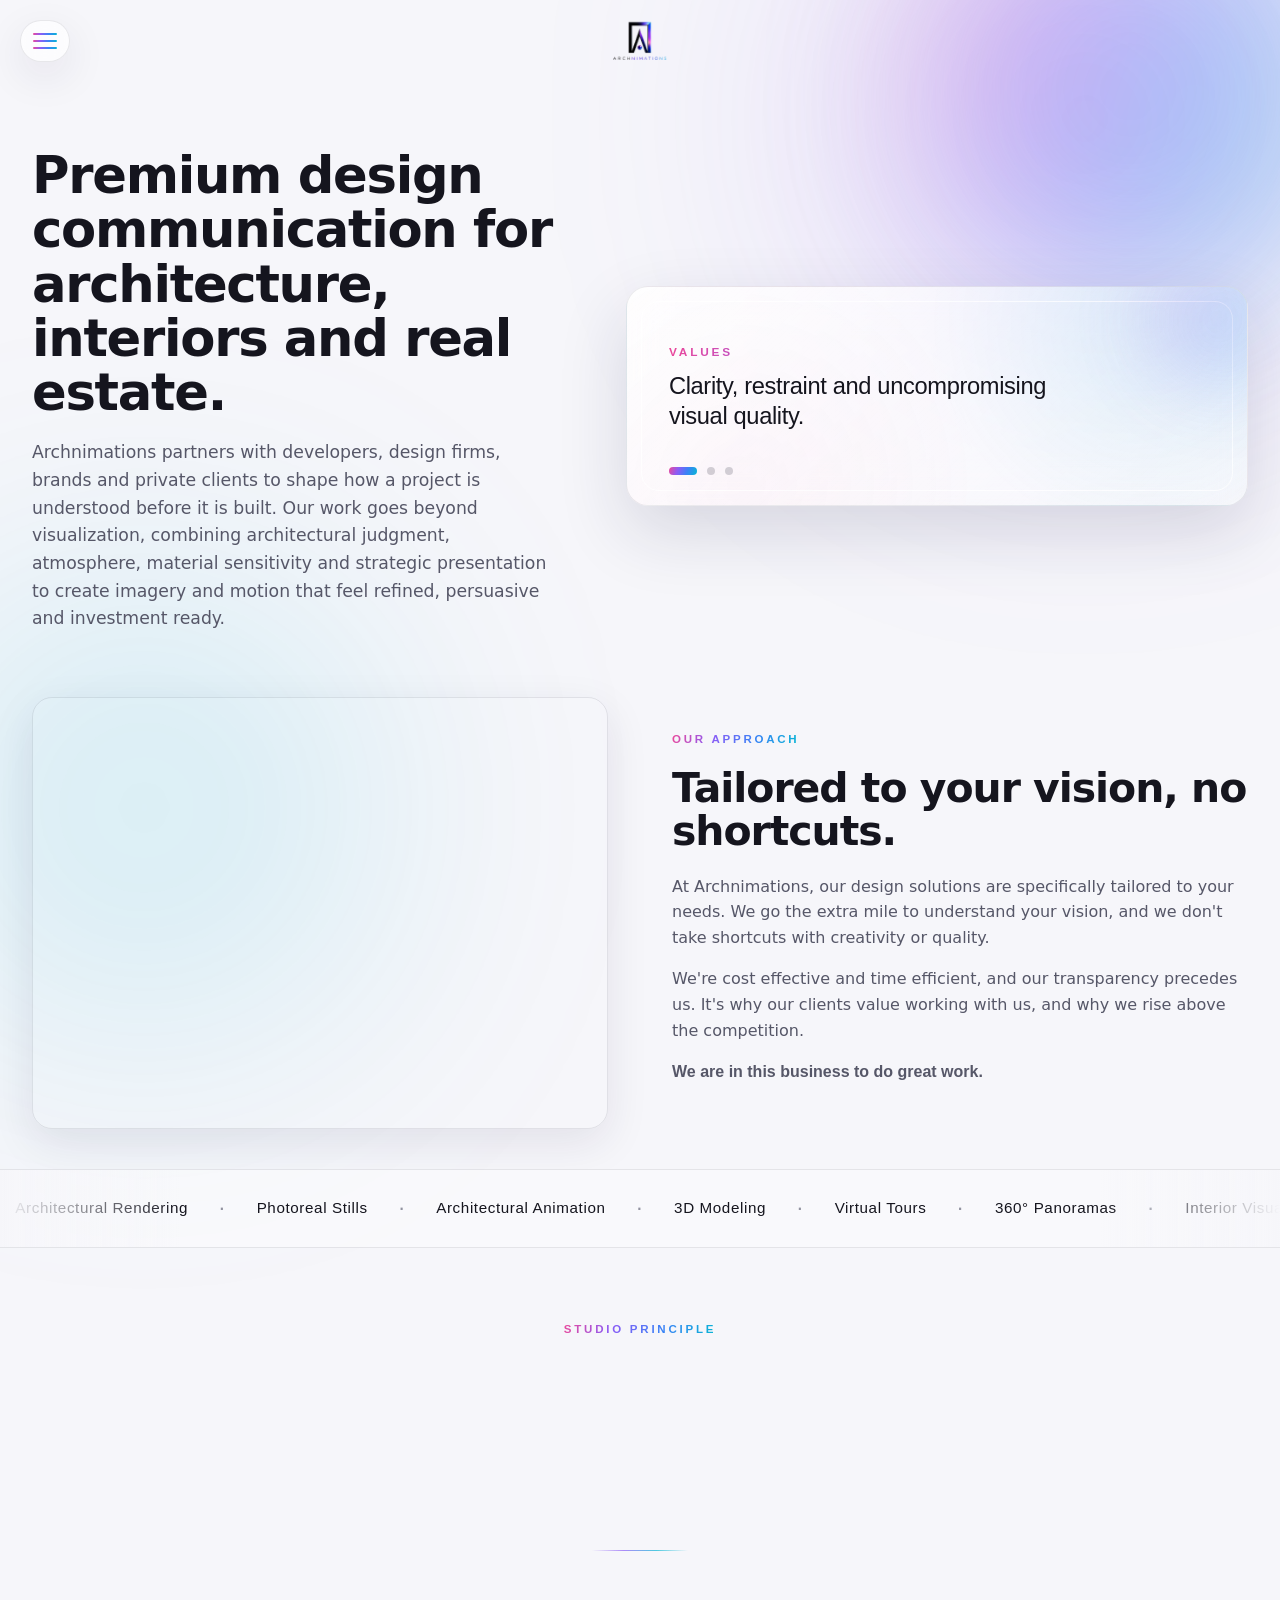
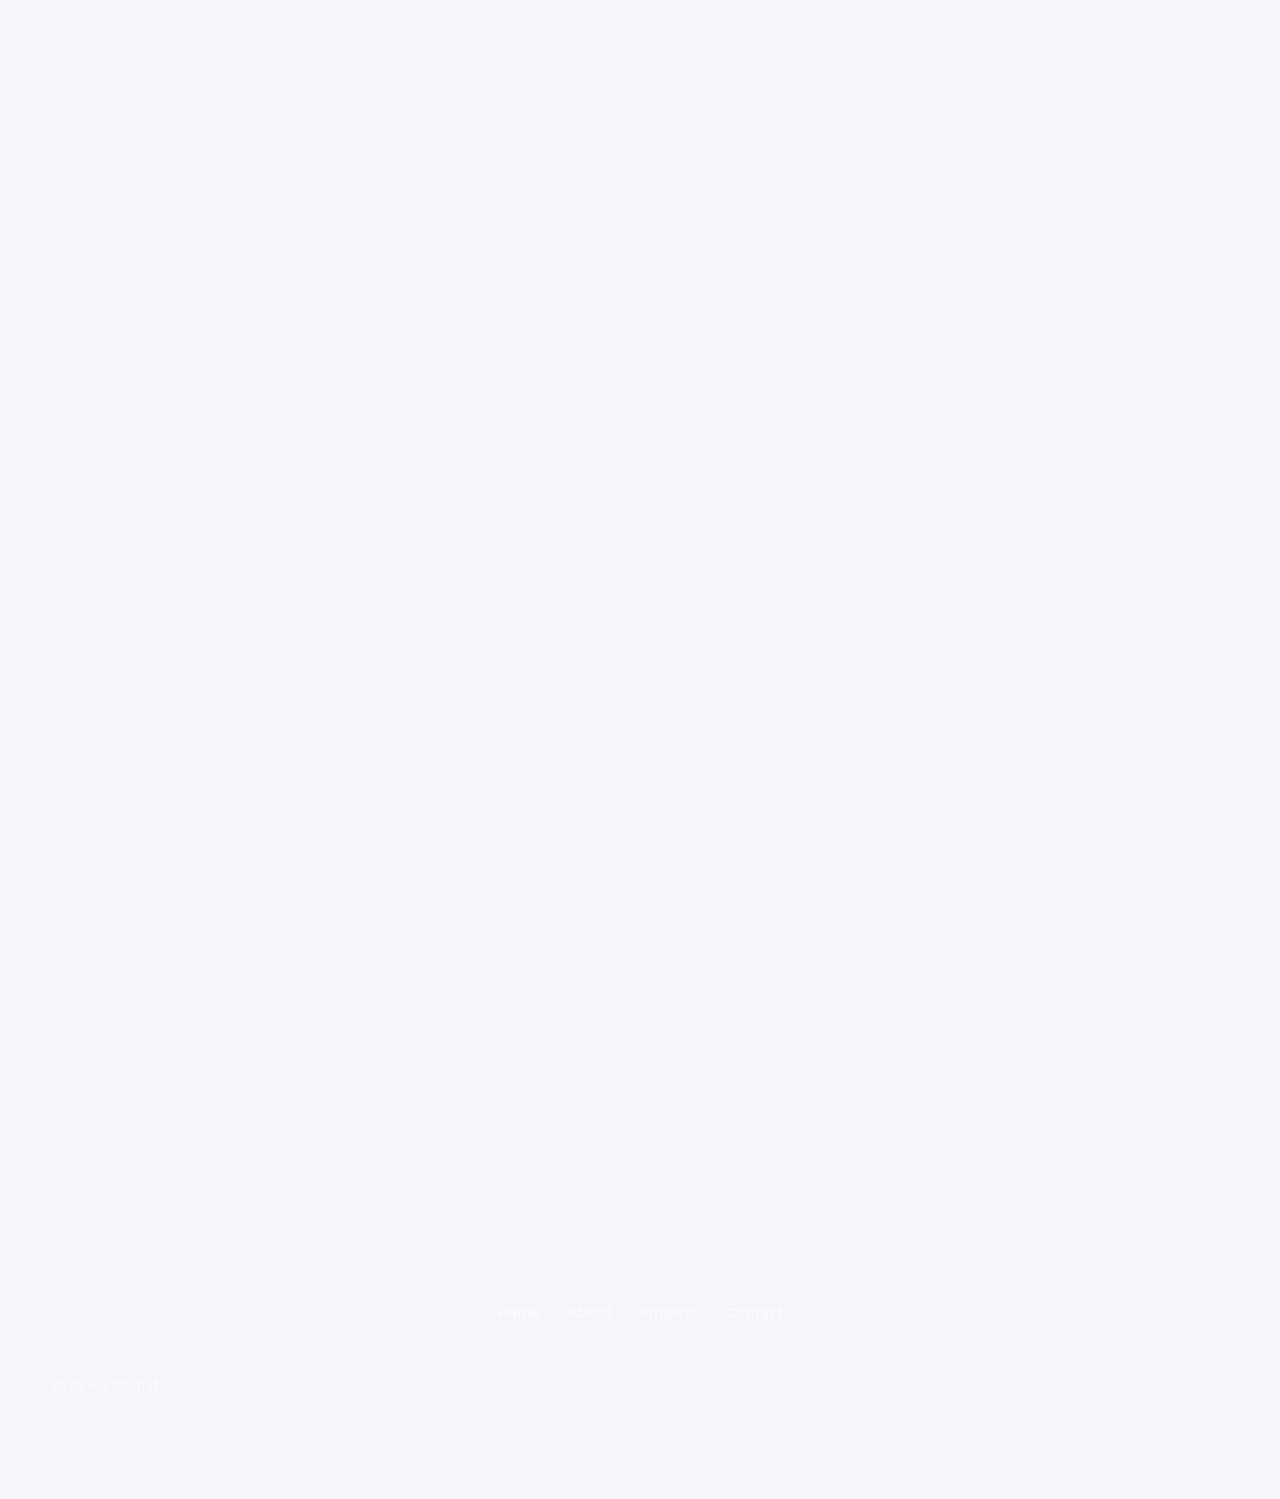
==== about/index.html @ 9ba1f947 "Refine PINEHURST 8B per feedback - Removed parquet restoration and library-finishing photos from the" ====
<!DOCTYPE html>
<html lang="en">
<head>
<meta charset="UTF-8">
<meta name="viewport" content="width=device-width, initial-scale=1.0">
<meta http-equiv="Content-Security-Policy" content="default-src 'self'; base-uri 'self'; object-src 'none'; script-src 'self'; style-src 'self' https://fonts.googleapis.com; font-src https://fonts.gstatic.com; img-src 'self' https://archnimations.com data:; frame-src https://my.spline.design; connect-src 'self'; form-action 'self' mailto:; frame-ancestors 'self'; upgrade-insecure-requests">
<meta name="referrer" content="strict-origin-when-cross-origin">
<meta name="description" content="Archnimations is a premium architectural visualization and design communication studio for developers, design firms, brands and private clients.">
<link rel="canonical" href="https://archnimations.com/about/">
<title>Archnimations</title>
<meta property="og:title" content="Archnimations">
<meta property="og:description" content="Premium architectural visualization, spatial storytelling and design communication for ambitious projects.">
<meta property="og:image" content="https://archnimations.com/assets/images/work/sansurs-interior.webp">
<link rel="preconnect" href="https://fonts.googleapis.com">
<link rel="preconnect" href="https://fonts.gstatic.com" crossorigin>
<link href="https://fonts.googleapis.com/css2?family=Space+Grotesk:wght@400;500;600;700&family=Inter:wght@400;500;600&display=swap" rel="stylesheet">
<link rel="icon" href="/favicon.ico" sizes="any">
<link rel="icon" type="image/png" href="/assets/images/favicon.png">
<link rel="apple-touch-icon" href="/assets/images/apple-touch-icon.png">
<link rel="stylesheet" href="/assets/css/style.css?v=20260608h">
</head>
<body class="about-page">

<nav id="nav">
  <a class="brand" href="/"><img src="/assets/images/logo.webp" alt="Archnimations" width="975" height="693" decoding="async"></a>
  <div class="nav-links" id="primary-navigation">
    <a href="/">Home</a>
    <a href="/about/" class="active">About</a>
    <a href="/work/">Projects</a>
    <a href="/contact/">Contact us</a>
  </div>
  <button id="burger" aria-label="Menu" aria-expanded="false" aria-controls="primary-navigation"><span></span><span></span><span></span></button>
</nav>

<section class="section-pad page-head page-head--about">
  <div class="orb orb--glow"></div>
  <div class="wrap">
    <div class="about-hero reveal">
      <div class="section-head about-hero__copy">
        <h2>Premium design communication for architecture, interiors and real estate.</h2>
        <p>Archnimations partners with developers, design firms, brands and private clients to shape how a project is understood before it is built. Our work goes beyond visualization, combining architectural judgment, atmosphere, material sensitivity and strategic presentation to create imagery and motion that feel refined, persuasive and investment ready.</p>
      </div>
      <div class="values-rotator" aria-label="Studio values, mission and vision">
        <div class="values-rotator__stage" aria-live="polite">
          <div class="values-rotator__item is-active">
            <span class="values-rotator__label">Values</span>
            <p>Clarity, restraint and uncompromising visual quality.</p>
          </div>
          <div class="values-rotator__item">
            <span class="values-rotator__label">Mission</span>
            <p>Turn complex spatial ideas into confident decisions.</p>
          </div>
          <div class="values-rotator__item">
            <span class="values-rotator__label">Vision</span>
            <p>Shape architectural stories that feel precise, desirable and enduring.</p>
          </div>
        </div>
        <div class="values-rotator__dots" role="tablist">
          <button type="button" class="values-rotator__dot is-active" role="tab" aria-selected="true" aria-label="Show Values"></button>
          <button type="button" class="values-rotator__dot" role="tab" aria-selected="false" aria-label="Show Mission"></button>
          <button type="button" class="values-rotator__dot" role="tab" aria-selected="false" aria-label="Show Vision"></button>
        </div>
      </div>
    </div>

    <div class="split reveal">
      <div class="split__media">
        <img src="/assets/images/work/sansurs-interior.webp" alt="Interior visualization, Sansurs Residence" decoding="async" loading="lazy">
      </div>
      <div class="split__body">
        <span class="eyebrow">Our approach</span>
        <h2>Tailored to your vision, no shortcuts.</h2>
        <p>At Archnimations, our design solutions are specifically tailored to your needs. We go the extra mile to understand your vision, and we don't take shortcuts with creativity or quality.</p>
        <p>We're cost effective and time efficient, and our transparency precedes us. It's why our clients value working with us, and why we rise above the competition.</p>
        <p class="studio-statement">We are in this business to do great work.</p>
      </div>
    </div>
  </div>
</section>

<!-- ── CAPABILITIES MARQUEE (dynamic strip) ────── -->
<section class="capabilities" aria-label="Studio capabilities">
  <div class="capabilities__track" aria-hidden="true">
    <ul class="capabilities__list">
      <li>Architectural Rendering</li><li class="capabilities__dot">·</li>
      <li>Photoreal Stills</li><li class="capabilities__dot">·</li>
      <li>Architectural Animation</li><li class="capabilities__dot">·</li>
      <li>3D Modeling</li><li class="capabilities__dot">·</li>
      <li>Virtual Tours</li><li class="capabilities__dot">·</li>
      <li>360° Panoramas</li><li class="capabilities__dot">·</li>
      <li>Interior Visualization</li><li class="capabilities__dot">·</li>
      <li>Exterior Visualization</li><li class="capabilities__dot">·</li>
      <li>Hospitality Concept</li><li class="capabilities__dot">·</li>
      <li>Multifamily Residence</li><li class="capabilities__dot">·</li>
      <li>Mixed Use Development</li><li class="capabilities__dot">·</li>
      <li>Design Storytelling</li><li class="capabilities__dot">·</li>
    </ul>
    <ul class="capabilities__list" aria-hidden="true">
      <li>Architectural Rendering</li><li class="capabilities__dot">·</li>
      <li>Photoreal Stills</li><li class="capabilities__dot">·</li>
      <li>Architectural Animation</li><li class="capabilities__dot">·</li>
      <li>3D Modeling</li><li class="capabilities__dot">·</li>
      <li>Virtual Tours</li><li class="capabilities__dot">·</li>
      <li>360° Panoramas</li><li class="capabilities__dot">·</li>
      <li>Interior Visualization</li><li class="capabilities__dot">·</li>
      <li>Exterior Visualization</li><li class="capabilities__dot">·</li>
      <li>Hospitality Concept</li><li class="capabilities__dot">·</li>
      <li>Multifamily Residence</li><li class="capabilities__dot">·</li>
      <li>Mixed Use Development</li><li class="capabilities__dot">·</li>
      <li>Design Storytelling</li><li class="capabilities__dot">·</li>
    </ul>
  </div>
</section>

<!-- ── STUDIO PRINCIPLE (signature moment) ─────── -->
<section class="principle" aria-label="Studio principle">
  <div class="wrap">
    <span class="principle__eyebrow eyebrow">Studio principle</span>
    <p class="principle__line reveal">We make the <span class="iris-text">picture</span> that earns the <span class="iris-text">building</span>.</p>
    <span class="principle__rule" aria-hidden="true"></span>
  </div>
</section>

<section class="section-pad section-pad--flush">
  <div class="wrap">
    <div class="section-head reveal">
      <span class="eyebrow">Services</span>
      <h2>What we deliver.</h2>
    </div>
    <div class="split">
      <div class="split__body reveal">
        <ul class="ticks ticks--rich">
          <li>
            <span class="ticks__num">01</span>
            <div>
              <b>Architectural rendering &amp; animation</b>
              <span>Realistic stills and motion that sell the design.</span>
            </div>
          </li>
          <li>
            <span class="ticks__num">02</span>
            <div>
              <b>3D models</b>
              <span>Presentation ready models built from your plans and sketches.</span>
            </div>
          </li>
          <li>
            <span class="ticks__num">03</span>
            <div>
              <b>Virtual tours &amp; 360° panoramas</b>
              <span>Immersive walkthroughs before construction starts.</span>
            </div>
          </li>
          <li>
            <span class="ticks__num">04</span>
            <div>
              <b>Interior &amp; exterior visualization</b>
              <span>Residential, commercial and mixed use projects, inside and out.</span>
            </div>
          </li>
          <li>
            <span class="ticks__num">05</span>
            <div>
              <b>Design storytelling</b>
              <span>Visual narratives that connect concept, materiality and experience.</span>
            </div>
          </li>
        </ul>
      </div>
      <div class="split__media split__media--zoom reveal">
        <img src="/assets/images/work/alpena-exterior.webp" alt="Exterior render, Sunset Aurora mixed use development" decoding="async" loading="lazy">
      </div>
    </div>
  </div>
</section>

<!-- ── PANORAMIC PARALLAX (footer overlays this) ── -->
<section class="pano reveal" aria-label="Studio in motion">
  <div class="pano__frame" data-pano>
    <img src="/assets/images/work/confidential-lounge/panorama.webp" alt="Confidential hospitality lounge interior" decoding="async" loading="lazy">
  </div>
  <span class="pano__caption">Confidential Hospitality Lounge</span>
</section>

<footer class="footer--over-pano">
  <div class="wrap">
    <div class="foot-top">
      <nav class="foot-nav">
        <a href="/">Home</a>
        <a href="/about/">About</a>
        <a href="/work/">Projects</a>
        <a href="/contact/">Contact</a>
      </nav>
    </div>
    <div class="foot-bottom">
      <span>&copy; <span class="js-year"></span> Archnimations</span>
    </div>
  </div>
</footer>

<script src="/assets/js/main.js?v=20260608h"></script>
</body>
</html>
---- assets/css/style.css ----
/* ═══════════════════════════════════════════════════
   ARCHNIMATIONS — architectural visualization studio
   Light iridescent / liquid-glass design system
═══════════════════════════════════════════════════ */

:root {
  --bg:        #F6F6FA;
  --bg-2:      #FFFFFF;
  --glass:     rgba(255,255,255,0.60);
  --glass-2:   rgba(255,255,255,0.86);
  --line:      rgba(20,20,40,0.09);
  --line-2:    rgba(20,20,40,0.16);
  --text:      #15151E;
  --text-mid:  #565768;
  --text-dim:  #9293A0;
  --iris-1:    #8B5CF6;   /* violet */
  --iris-2:    #3B82F6;   /* blue   */
  --iris-3:    #06B6D4;   /* cyan   */
  --iris-4:    #EC4899;   /* magenta*/
  --grad:      linear-gradient(110deg, var(--iris-4) 0%, var(--iris-1) 32%, var(--iris-2) 64%, var(--iris-3) 100%);
  --shadow:    0 14px 44px rgba(30,25,70,0.09);
  --shadow-lg: 0 26px 70px rgba(30,25,70,0.14);
  --max:       1280px;
  --ease:      cubic-bezier(0.16, 1, 0.3, 1);
}

* { margin: 0; padding: 0; box-sizing: border-box; }
html { scroll-behavior: smooth; }

body {
  background: var(--bg);
  color: var(--text);
  font-family: 'Inter', system-ui, sans-serif;
  font-size: 16px;
  line-height: 1.6;
  -webkit-font-smoothing: antialiased;
  overflow-x: hidden;
  position: relative;
}

/* ── AMBIENT IRIDESCENT GLOW (page-wide) ──────────── */
body::before,
body::after {
  content: '';
  position: fixed;
  z-index: 0;
  border-radius: 50%;
  filter: blur(120px);
  opacity: 0.55;
  pointer-events: none;
}
body::before {
  width: 58vw; height: 58vw;
  top: -20vw; right: -14vw;
  background: radial-gradient(circle, rgba(139,92,246,0.55), transparent 68%);
  animation: drift1 26s var(--ease) infinite alternate;
}
body::after {
  width: 50vw; height: 50vw;
  bottom: -18vw; left: -14vw;
  background: radial-gradient(circle, rgba(6,182,212,0.45), transparent 68%);
  animation: drift2 30s var(--ease) infinite alternate;
}
@keyframes drift1 { to { transform: translate(-8vw, 10vw) scale(1.18); } }
@keyframes drift2 { to { transform: translate(10vw, -8vw) scale(1.22); } }

/* ── INTRO ENTRANCE ───────────────────────────────── */
#intro {
  position: fixed;
  inset: 0;
  z-index: 9999;
  display: flex;
  align-items: center;
  justify-content: center;
  background: var(--bg);
  overflow: hidden;
}
html.intro-done #intro { display: none; }
/* nav logo stays hidden until the intro logo flies into its place */
html.intro-pending #nav .brand img { opacity: 0; }
.intro__logo {
  position: relative;
  z-index: 2;
  width: min(380px, 64vw);
  height: auto;
  opacity: 0;
  transform: scale(0.86) translateY(10px);
  animation: introLogo 1.15s var(--ease) 0.15s forwards;
  will-change: transform, opacity;
}
.intro__glow {
  position: absolute;
  width: 540px; height: 540px;
  max-width: 90vw; max-height: 90vw;
  border-radius: 50%;
  background: var(--grad);
  filter: blur(95px);
  opacity: 0;
  transform: scale(0.6);
  animation: introGlow 2.1s var(--ease) 0.2s forwards;
}
@keyframes introLogo {
  0%   { opacity: 0; transform: scale(0.86) translateY(10px); }
  55%  { opacity: 1; }
  100% { opacity: 1; transform: scale(1) translateY(0); }
}
@keyframes introGlow {
  0%   { opacity: 0; transform: scale(0.6); }
  45%  { opacity: 0.6; transform: scale(1); }
  100% { opacity: 0.34; transform: scale(1.16); }
}

h1, h2, h3, h4 {
  font-family: 'Space Grotesk', system-ui, sans-serif;
  font-weight: 600;
  line-height: 1.06;
  letter-spacing: -0.025em;
}

a { color: inherit; text-decoration: none; }
img { display: block; max-width: 100%; }
::selection { background: var(--iris-1); color: #fff; }

.wrap { max-width: var(--max); margin: 0 auto; padding: 0 32px; position: relative; z-index: 1; }

/* iridescent gradient text */
.iris-text {
  background: var(--grad);
  -webkit-background-clip: text;
  background-clip: text;
  color: transparent;
}

.eyebrow {
  font-family: 'Space Grotesk', sans-serif;
  font-size: 0.72rem;
  font-weight: 600;
  letter-spacing: 0.24em;
  text-transform: uppercase;
  background: var(--grad);
  -webkit-background-clip: text;
  background-clip: text;
  color: transparent;
}

/* ── DECORATIVE GLOW ORBS ─────────────────────────── */
.orb {
  position: absolute;
  border-radius: 50%;
  pointer-events: none;
  z-index: 0;
}
.orb--glow {
  background: var(--grad);
  filter: blur(80px);
  opacity: 0.42;
}

/* ── BUTTONS ──────────────────────────────────────── */
.btn {
  display: inline-flex;
  align-items: center;
  gap: 10px;
  font-family: 'Space Grotesk', sans-serif;
  font-weight: 600;
  font-size: 0.92rem;
  padding: 15px 28px;
  border-radius: 999px;
  transition: transform 0.4s var(--ease), box-shadow 0.4s, background 0.3s, color 0.3s, border-color 0.3s;
}
.btn--solid {
  color: #fff;
  background: var(--grad);
  background-size: 180% 180%;
  background-position: 0% 50%;
  box-shadow: 0 10px 30px rgba(139,92,246,0.30);
}
.btn--solid:hover {
  transform: translateY(-3px);
  background-position: 100% 50%;
  box-shadow: 0 16px 40px rgba(139,92,246,0.42);
}
.btn .arr { transition: transform 0.4s var(--ease); }
.btn:hover .arr { transform: translate(4px, -4px); }

/* ── NAV (glass) ──────────────────────────────────── */
#nav {
  position: fixed;
  top: 0; left: 0; right: 0;
  z-index: 100;
  display: flex;
  align-items: center;
  justify-content: flex-start;
  padding: 20px 32px;
  transition: padding 0.4s var(--ease), background 0.4s, border-color 0.4s, box-shadow 0.4s;
  border-bottom: 1px solid transparent;
}
#nav.scrolled {
  padding: 13px 32px;
  background: rgba(246,246,250,0.72);
  backdrop-filter: blur(18px);
  -webkit-backdrop-filter: blur(18px);
  border-bottom: 1px solid var(--line);
  box-shadow: 0 8px 30px rgba(30,25,70,0.05);
}
.brand {
  font-family: 'Space Grotesk', sans-serif;
  font-weight: 700;
  font-size: 1.15rem;
  letter-spacing: -0.01em;
}
.brand b {
  font-weight: 700;
  background: var(--grad);
  -webkit-background-clip: text;
  background-clip: text;
  color: transparent;
}
/* nav logo — centered, persistent across all pages */
#nav .brand {
  position: absolute;
  top: 50%; left: 50%;
  transform: translate(-50%, -50%);
  display: flex;
  align-items: center;
  line-height: 0;
}
#nav .brand img {
  height: 44px;
  width: auto;
  display: block;
  transition: height 0.4s var(--ease), opacity 0.5s var(--ease);
}
#nav.scrolled .brand img { height: 36px; }
.nav-links {
  position: fixed;
  top: 78px;
  left: 32px;
  display: flex;
  flex-direction: column;
  align-items: flex-start;
  gap: 18px;
  min-width: 230px;
  padding: 24px;
  border: 1px solid var(--line);
  border-radius: 20px;
  background: rgba(246,246,250,0.88);
  backdrop-filter: blur(18px);
  -webkit-backdrop-filter: blur(18px);
  box-shadow: var(--shadow);
  opacity: 0;
  transform: translateY(-10px) scale(0.98);
  pointer-events: none;
  transition: opacity 0.28s var(--ease), transform 0.28s var(--ease);
}
body.menu-open .nav-links {
  opacity: 1;
  transform: translateY(0) scale(1);
  pointer-events: auto;
}
.nav-links a {
  font-size: 1rem;
  color: var(--text-mid);
  position: relative;
  padding: 4px 0;
  transition: color 0.25s;
}
.nav-links a:hover { color: var(--text); }
.nav-links a.active { color: var(--text); }
.nav-links a.active::after {
  content: '';
  position: absolute;
  left: 0; right: 0; bottom: -2px;
  height: 2px;
  border-radius: 2px;
  background: var(--grad);
}
.nav-links .btn { padding: 10px 22px; }

#burger {
  display: flex;
  flex-direction: column;
  gap: 5px;
  background: rgba(255,255,255,0.68);
  border: 1px solid var(--line);
  border-radius: 999px;
  cursor: pointer;
  padding: 12px;
  box-shadow: var(--shadow);
  backdrop-filter: blur(12px);
  -webkit-backdrop-filter: blur(12px);
}
#burger span {
  width: 24px; height: 2px;
  background: var(--grad);
  border-radius: 2px;
  transition: transform 0.3s, opacity 0.3s;
}
body.menu-open #burger span:nth-child(1) { transform: translateY(7px) rotate(45deg); }
body.menu-open #burger span:nth-child(2) { opacity: 0; }
body.menu-open #burger span:nth-child(3) { transform: translateY(-7px) rotate(-45deg); }

/* ── HERO ─────────────────────────────────────────── */
.hero {
  position: relative;
  min-height: 100vh;
  display: flex;
  align-items: center;
  justify-content: center;
  overflow: hidden;
}
/* interactive Spline scene — full-bleed, takes over the hero */
.hero__spline {
  position: absolute;
  inset: 0;
  z-index: 1;
  /* fallback shown while the scene loads / if it fails */
  background:
    radial-gradient(circle at 50% 42%, rgba(139,92,246,0.16), transparent 62%),
    radial-gradient(circle at 70% 78%, rgba(6,182,212,0.14), transparent 58%);
}
.hero__spline::after {
  content: '';
  position: absolute;
  right: 12px;
  bottom: 12px;
  z-index: 2;
  width: 168px;
  height: 52px;
  border-radius: 12px;
  background: var(--bg);
  box-shadow: 0 0 34px 26px var(--bg);
  pointer-events: none;
}
.hero__spline iframe {
  width: 100%;
  height: 100%;
  display: block;
}
/* the single hero line sits over the scene; pointer-events pass
   through so the 3D scene stays fully interactive */
.hero__inner {
  position: relative;
  z-index: 3;
  width: 100%;
  pointer-events: none;
  text-align: center;
}
.hero h1 {
  font-size: clamp(1.7rem, 4vw, 3rem);
  font-weight: 500;
  letter-spacing: -0.02em;
  color: var(--text);
  margin: 0;
  text-shadow: 0 2px 44px rgba(246,246,250,0.95), 0 0 14px rgba(246,246,250,0.85);
}
.rotator {
  display: inline-block;
  background: var(--grad);
  -webkit-background-clip: text;
  background-clip: text;
  color: transparent;
  transition: opacity 0.38s var(--ease), transform 0.38s var(--ease);
}
.rotator--out { opacity: 0; transform: translateY(-0.32em); }
.hero__scroll {
  position: absolute;
  bottom: 34px; left: 50%;
  transform: translateX(-50%);
  z-index: 3;
  pointer-events: none;
  width: 1px; height: 44px;
  background: linear-gradient(var(--iris-2), transparent);
}

/* ── SECTION SCAFFOLD ─────────────────────────────── */
section { position: relative; z-index: 1; }
.section-pad { padding: 120px 0; }
.section-pad--flush { padding-top: 0; }
.section-head { max-width: 62ch; margin-bottom: 60px; }
.services-head {
  max-width: none;
  width: calc(100vw - 32px);
  margin-right: calc(50% - 50vw);
}
.section-head h2 { font-size: clamp(2rem, 4vw, 3.2rem); margin: 16px 0 0; }
.section-head p { color: var(--text-mid); margin-top: 20px; font-size: 1.08rem; }
.services-intro {
  display: grid;
  grid-template-columns: minmax(0, 62ch) minmax(300px, 1fr);
  gap: clamp(18px, 3vw, 34px);
  align-items: center;
}
.services-intro__copy {
  max-width: 62ch;
}
.micro-projects {
  position: relative;
  display: block;
  width: 100%;
  min-height: clamp(206px, 17vw, 252px);
  align-self: stretch;
}
.micro-projects::before {
  content: '';
  position: absolute;
  inset: 12px 0 10px 18px;
  border-radius: 999px;
  background: radial-gradient(circle, rgba(255,255,255,0.84), rgba(255,255,255,0.18) 55%, transparent 72%);
  filter: blur(10px);
  opacity: 0.82;
  pointer-events: none;
}
.micro-track { display: contents; }
.micro-card--dupe { display: none; }
.micro-card {
  position: absolute;
  z-index: 1;
  width: 62px;
  aspect-ratio: 1.18 / 1;
  overflow: hidden;
  border-radius: 9px;
  background: #fff;
  border: 1px solid rgba(20,20,40,0.09);
  box-shadow: 0 10px 24px rgba(30,25,70,0.12);
  opacity: 0;
  transform: translateY(16px) rotate(-2deg);
  transition: transform 0.48s var(--ease), box-shadow 0.36s var(--ease), border-color 0.36s var(--ease);
}
.micro-card::before {
  content: '';
  position: absolute;
  top: 6px;
  right: 7px;
  z-index: 2;
  width: 5px;
  height: 5px;
  border-radius: 50%;
  background: rgba(255,255,255,0.95);
  box-shadow: 0 0 0 1px rgba(20,20,40,0.08), 0 0 0 rgba(6,182,212,0);
  transition: box-shadow 0.36s var(--ease), background 0.36s var(--ease);
}
.micro-card::after {
  content: '';
  position: absolute;
  inset: 0;
  background: radial-gradient(circle at 78% 18%, rgba(255,255,255,0.62), transparent 26%);
  opacity: 0;
  transition: opacity 0.36s var(--ease);
  pointer-events: none;
}
.micro-card img {
  width: 100%;
  height: 100%;
  object-fit: cover;
  transition: transform 0.6s var(--ease), filter 0.36s var(--ease);
}
.micro-card:nth-child(1) { left: 5%; top: 34%; width: clamp(91px, 9.5vw, 138px); --rx: -2.5deg; --fy: -7px; }
.micro-card:nth-child(2) { left: 11%; top: 8%; width: clamp(78px, 7.4vw, 114px); --rx: 3deg; --fy: 5px; }
.micro-card:nth-child(3) { left: 22%; top: 43%; width: clamp(84px, 8.4vw, 125px); --rx: 1.5deg; --fy: -4px; }
.micro-card:nth-child(4) { left: 32%; top: 12%; width: clamp(76px, 7.6vw, 116px); --rx: -3deg; --fy: 7px; }
.micro-card:nth-child(5) { left: 42%; top: 34%; width: clamp(94px, 9.8vw, 146px); --rx: 2.5deg; --fy: -6px; }
.micro-card:nth-child(6) { left: 53%; top: 7%; width: clamp(76px, 7.4vw, 110px); --rx: -1deg; --fy: 5px; }
.micro-card:nth-child(7) { left: 9%; top: 68%; width: clamp(72px, 7vw, 101px); --rx: 2deg; --fy: 6px; }
.micro-card:nth-child(8) { left: 25%; top: 72%; width: clamp(78px, 7.8vw, 114px); --rx: -2deg; --fy: -5px; }
.micro-card:nth-child(9) { left: 41%; top: 68%; width: clamp(82px, 8.3vw, 123px); --rx: 3deg; --fy: 4px; }
.micro-card:nth-child(10) { right: 13%; top: 60%; width: clamp(70px, 7vw, 105px); --rx: -2.5deg; --fy: -4px; }
.micro-card:nth-child(11) { left: 22%; top: 0; width: clamp(68px, 6.8vw, 99px); --rx: 1deg; --fy: 6px; }
.micro-card:nth-child(12) { right: 10%; top: 26%; width: clamp(70px, 7.2vw, 108px); --rx: 2deg; --fy: 5px; }
.micro-card:nth-child(13) { right: 25%; top: 2%; width: clamp(72px, 7.4vw, 112px); --rx: -1.5deg; --fy: -5px; }
.micro-card:nth-child(14) { right: 27%; top: 78%; width: clamp(68px, 7vw, 104px); --rx: 2.5deg; --fy: 6px; }
.reveal.in .micro-card {
  animation: microFloat 5.8s var(--ease) infinite alternate;
  opacity: 1;
}
.reveal.in .micro-card:nth-child(1) { animation-delay: 0.05s; }
.reveal.in .micro-card:nth-child(2) { animation-delay: 0.28s; }
.reveal.in .micro-card:nth-child(3) { animation-delay: 0.16s; }
.reveal.in .micro-card:nth-child(4) { animation-delay: 0.42s; }
.reveal.in .micro-card:nth-child(5) { animation-delay: 0.22s; }
.reveal.in .micro-card:nth-child(6) { animation-delay: 0.5s; }
.reveal.in .micro-card:nth-child(7) { animation-delay: 0.34s; }
.reveal.in .micro-card:nth-child(8) { animation-delay: 0.66s; }
.reveal.in .micro-card:nth-child(9) { animation-delay: 0.46s; }
.reveal.in .micro-card:nth-child(10) { animation-delay: 0.72s; }
.reveal.in .micro-card:nth-child(11) { animation-delay: 0.18s; }
.reveal.in .micro-card:nth-child(12) { animation-delay: 0.58s; }
.reveal.in .micro-card:nth-child(13) { animation-delay: 0.38s; }
.reveal.in .micro-card:nth-child(14) { animation-delay: 0.76s; }
.micro-card:hover {
  animation-play-state: paused;
  transform: translateY(-4px) scale(1.08) rotate(0deg) !important;
  border-color: rgba(6,182,212,0.42);
  box-shadow: 0 18px 36px rgba(30,25,70,0.16);
}
.micro-card:hover::before {
  background: #fff;
  box-shadow: 0 0 0 1px rgba(255,255,255,0.9), 0 0 16px 7px rgba(6,182,212,0.46), 0 0 30px 12px rgba(236,72,153,0.18);
}
.micro-card:hover::after { opacity: 1; }
.micro-card:hover img {
  transform: scale(1.08);
  filter: saturate(1.12) contrast(1.04);
}
@keyframes microFloat {
  0% { transform: translateX(-10px) translateY(10px) rotate(calc(var(--rx, 0deg) - 1deg)); }
  100% { transform: translateX(18px) translateY(var(--fy, -5px)) rotate(calc(var(--rx, 0deg) + 1deg)); }
}
@keyframes micro-marquee {
  from { transform: translateX(0); }
  to { transform: translateX(-50%); }
}
@media (prefers-reduced-motion: reduce) {
  .micro-track { animation: none; }
}
.work-page.section-pad { padding-bottom: 72px; }
.work-page .section-head { margin-bottom: 34px; }
.work-page .section-head h2 { font-size: clamp(1.9rem, 3.4vw, 2.8rem); }
.work-page .section-head p { margin-top: 14px; }
.work-page + .cta-band { padding-top: 42px; }

/* ── LANDING METRICS ─────────────────────────────── */
.metric-strip {
  margin-top: -72px;
  padding: 0 0 92px;
  pointer-events: none;
}
.metric-grid {
  width: min(720px, 100%);
  margin: 0 auto;
  display: grid;
  grid-template-columns: repeat(2, 1fr);
  gap: 14px;
}
.metric-card {
  position: relative;
  overflow: hidden;
  padding: 24px 28px;
  border: 1px solid var(--line);
  border-radius: 20px;
  background: rgba(255,255,255,0.70);
  backdrop-filter: blur(18px);
  -webkit-backdrop-filter: blur(18px);
  box-shadow: var(--shadow);
}
.metric-card::before {
  content: '';
  position: absolute;
  left: 0; right: 0; top: 0;
  height: 3px;
  background: var(--grad);
}
.metric-card__num {
  display: block;
  font-family: 'Space Grotesk', sans-serif;
  font-size: clamp(2rem, 4.5vw, 3.4rem);
  font-weight: 700;
  line-height: 0.95;
  letter-spacing: -0.04em;
  background: var(--grad);
  -webkit-background-clip: text;
  background-clip: text;
  color: transparent;
  font-variant-numeric: tabular-nums;
}
.metric-card__label {
  display: block;
  margin-top: 10px;
  color: var(--text-mid);
  font-size: 0.9rem;
  font-weight: 600;
}

/* inner-page header gets a soft orb */
.page-head { position: relative; overflow: hidden; }
.page-head--tall { padding-top: 160px; }
.page-head--work { padding-top: 132px; }
.page-head .orb--glow {
  width: 420px; height: 420px;
  top: -120px; right: -60px;
  opacity: 0.35;
}
.about-hero {
  display: grid;
  grid-template-columns: minmax(0, 0.92fr) minmax(360px, 1.08fr);
  gap: clamp(34px, 5vw, 82px);
  align-items: center;
  margin-bottom: 72px;
}
.about-hero__copy {
  margin-bottom: 0;
}
/* ── VALUES ROTATOR (compact, dynamic) ────────────── */
.values-rotator {
  position: relative;
  min-height: 220px;
  padding: clamp(26px, 3.4vw, 38px) clamp(28px, 3.6vw, 42px) clamp(22px, 2.8vw, 30px);
  overflow: hidden;
  border: 1px solid rgba(20,20,40,0.08);
  border-radius: 22px;
  background:
    linear-gradient(140deg, rgba(255,255,255,0.86), rgba(255,255,255,0.38)),
    radial-gradient(circle at 84% 16%, rgba(6,182,212,0.18), transparent 40%),
    radial-gradient(circle at 18% 90%, rgba(236,72,153,0.12), transparent 44%);
  box-shadow: var(--shadow-lg);
  backdrop-filter: blur(20px);
  -webkit-backdrop-filter: blur(20px);
  display: flex;
  flex-direction: column;
  justify-content: space-between;
  gap: 18px;
}
.values-rotator::before {
  content: '';
  position: absolute;
  inset: 14px;
  border-radius: 18px;
  border: 1px solid rgba(255,255,255,0.72);
  pointer-events: none;
}
.values-rotator::after {
  content: '';
  position: absolute;
  width: 140px;
  height: 140px;
  right: -42px;
  top: -38px;
  border-radius: 50%;
  background: var(--grad);
  filter: blur(40px);
  opacity: 0.22;
  pointer-events: none;
}
.values-rotator__stage {
  position: relative;
  flex: 1;
  min-height: 110px;
}
.values-rotator__item {
  position: absolute;
  inset: 0;
  display: flex;
  flex-direction: column;
  justify-content: center;
  gap: 10px;
  opacity: 0;
  transform: translateY(10px);
  transition: opacity 0.55s var(--ease), transform 0.55s var(--ease);
  pointer-events: none;
}
.values-rotator__item.is-active {
  opacity: 1;
  transform: none;
  pointer-events: auto;
}
.values-rotator__label {
  font-family: 'Space Grotesk', sans-serif;
  font-size: 0.74rem;
  font-weight: 600;
  letter-spacing: 0.24em;
  text-transform: uppercase;
  background: var(--grad);
  -webkit-background-clip: text;
  background-clip: text;
  color: transparent;
}
.values-rotator__item p {
  font-family: 'Space Grotesk', sans-serif;
  font-weight: 500;
  font-size: clamp(1.15rem, 1.85vw, 1.5rem);
  line-height: 1.25;
  letter-spacing: -0.015em;
  color: var(--text);
  margin: 0;
  max-width: 30ch;
}
.values-rotator__dots {
  position: relative;
  z-index: 1;
  display: flex;
  gap: 10px;
  align-items: center;
}
.values-rotator__dot {
  width: 8px;
  height: 8px;
  border-radius: 50%;
  border: 0;
  padding: 0;
  background: rgba(20,20,40,0.18);
  cursor: pointer;
  transition: background 0.35s var(--ease), transform 0.35s var(--ease), width 0.4s var(--ease);
}
.values-rotator__dot:hover { background: var(--text-mid); }
.values-rotator__dot.is-active {
  width: 28px;
  border-radius: 999px;
  background-image: var(--grad);
}
.values-rotator__dot:focus-visible {
  outline: none;
  box-shadow: 0 0 0 3px rgba(139,92,246,0.32);
}

/* ── ORBIT SERVICES (constellation tabs) ──────────── */
.orbit-services {
  margin-top: 36px;
  display: grid;
  gap: clamp(40px, 5vw, 68px);
}
.orbit-track {
  list-style: none;
  margin: 0;
  padding: clamp(24px, 4vw, 36px) 0 clamp(12px, 2vw, 18px);
  display: flex;
  justify-content: center;
  align-items: center;
  gap: clamp(18px, 4vw, 62px);
  flex-wrap: wrap;
}
.orbit-node {
  --y: 0px;
  position: relative;
  animation: orbitBob 6s ease-in-out infinite;
}
.orbit-node:nth-child(1) { --y:  8px; animation-delay: 0s; }
.orbit-node:nth-child(2) { --y: -10px; animation-delay: 0.5s; }
.orbit-node:nth-child(3) { --y:  4px; animation-delay: 1s; }
.orbit-node:nth-child(4) { --y: -14px; animation-delay: 1.5s; }
.orbit-node:nth-child(5) { --y:  6px; animation-delay: 2s; }
@keyframes orbitBob {
  0%, 100% { transform: translateY(var(--y)); }
  50%      { transform: translateY(calc(var(--y) - 7px)); }
}
.orbit-node button {
  display: grid;
  place-items: center;
  width: clamp(74px, 8.2vw, 112px);
  height: clamp(74px, 8.2vw, 112px);
  border: 1px solid var(--line-2);
  border-radius: 50%;
  background: transparent;
  cursor: pointer;
  font-family: 'Space Grotesk', sans-serif;
  font-weight: 500;
  font-size: clamp(0.82rem, 1vw, 0.95rem);
  letter-spacing: 0.22em;
  color: var(--text-mid);
  transition: transform 0.55s var(--ease), border-color 0.4s, color 0.4s, box-shadow 0.55s var(--ease), background 0.55s var(--ease);
}
.orbit-node button:focus-visible {
  outline: none;
  box-shadow: 0 0 0 3px rgba(139,92,246,0.32);
}
.orbit-node button:hover {
  color: var(--text);
  border-color: var(--text-mid);
  transform: translateY(-4px) scale(1.04);
}
.orbit-node.is-active button {
  color: #fff;
  border-color: transparent;
  background-image: var(--grad);
  background-size: 220% 220%;
  background-position: 0% 50%;
  transform: scale(1.22);
  box-shadow:
    0 0 0 8px rgba(139,92,246,0.10),
    0 24px 56px rgba(139,92,246,0.36);
  animation: orbitGlow 7s var(--ease) infinite;
}
@keyframes orbitGlow {
  0%, 100% { background-position: 0% 50%; box-shadow: 0 0 0 8px rgba(139,92,246,0.10), 0 24px 56px rgba(139,92,246,0.36); }
  50%      { background-position: 100% 50%; box-shadow: 0 0 0 12px rgba(6,182,212,0.08), 0 28px 60px rgba(6,182,212,0.30); }
}
.orbit-stage {
  position: relative;
  min-height: clamp(150px, 18vw, 200px);
  text-align: center;
  padding: 0 clamp(0px, 4vw, 24px);
}
.orbit-panel {
  position: absolute;
  inset: 0;
  margin: auto;
  display: flex;
  flex-direction: column;
  align-items: center;
  justify-content: flex-start;
  opacity: 0;
  transform: translateY(16px);
  transition: opacity 0.6s var(--ease), transform 0.6s var(--ease);
  pointer-events: none;
}
.orbit-panel.is-active {
  opacity: 1;
  transform: none;
  pointer-events: auto;
}
.orbit-panel h3 {
  font-family: 'Space Grotesk', sans-serif;
  font-weight: 500;
  font-size: clamp(1.7rem, 3.3vw, 2.6rem);
  letter-spacing: -0.02em;
  color: var(--text);
  margin: 0 auto 14px;
  max-width: 24ch;
}
.orbit-panel p {
  color: var(--text-mid);
  font-size: clamp(1rem, 1.2vw, 1.1rem);
  margin: 0 auto;
  max-width: 56ch;
}
.orbit-prompt {
  text-align: center;
  margin: 0;
  font-family: 'Space Grotesk', sans-serif;
  font-size: clamp(0.98rem, 1.2vw, 1.08rem);
  color: var(--text-mid);
}
.orbit-prompt a { margin-left: 10px; }
.text-link { color: var(--iris-2); }

@media (prefers-reduced-motion: reduce) {
  .orbit-node { animation: none !important; transform: translateY(var(--y)); }
  .orbit-node.is-active button { animation: none !important; }
}
@media (max-width: 560px) {
  .orbit-track { gap: 14px; padding-top: 16px; }
  .orbit-node { animation: none; transform: none; --y: 0; }
  .orbit-node button { width: 64px; height: 64px; font-size: 0.78rem; }
  .orbit-node.is-active button { transform: scale(1.14); }
  .orbit-panel h3 { font-size: 1.5rem; }
  .orbit-stage { min-height: 180px; }
}

/* ── WORK / GALLERY GRID ──────────────────────────── */
.cat-nav { display: flex; gap: 12px; flex-wrap: wrap; margin-bottom: 44px; }
.work-page .cat-nav { margin-bottom: 28px; }
.cat-btn {
  font-family: 'Space Grotesk', sans-serif;
  font-weight: 500;
  font-size: 0.9rem;
  padding: 11px 22px;
  border-radius: 999px;
  border: 1px solid var(--line-2);
  color: var(--text-mid);
  background: var(--glass-2);
  backdrop-filter: blur(10px);
  cursor: pointer;
  transition: all 0.3s var(--ease);
}
.cat-btn:hover { color: var(--text); border-color: var(--text-mid); }
.cat-btn.active {
  background: var(--grad);
  border-color: transparent;
  color: #fff;
  box-shadow: 0 8px 22px rgba(139,92,246,0.30);
}

.package-grid {
  display: grid;
  grid-template-columns: repeat(12, 1fr);
  gap: 16px;
  margin-bottom: 36px;
  align-items: start;
}
.package-card {
  position: relative;
  min-height: 100%;
  border: 1px solid var(--line);
  border-radius: 18px;
  overflow: hidden;
  background:
    linear-gradient(135deg, rgba(255,255,255,0.92), rgba(255,255,255,0.52)),
    var(--glass);
  backdrop-filter: blur(16px);
  -webkit-backdrop-filter: blur(16px);
  box-shadow: var(--shadow);
  grid-column: span 3;
  transition: transform 0.5s var(--ease), box-shadow 0.4s, border-color 0.4s;
}
.package-card[open] { grid-column: 1 / -1; }
.package-card:hover {
  transform: translateY(-6px);
  border-color: transparent;
  box-shadow: var(--shadow-lg);
}
.package-card__summary {
  display: grid;
  grid-template-columns: 1fr;
  min-height: 0;
  cursor: pointer;
  list-style: none;
}
.package-card[open] .package-card__summary { grid-template-columns: minmax(0, 1.02fr) minmax(320px, 0.98fr); }
.package-card__summary::-webkit-details-marker { display: none; }
.package-card[open] .package-card__summary {
  border-bottom: 1px solid var(--line);
}
.package-card__media {
  position: relative;
  height: 150px;
  min-height: 0;
  overflow: hidden;
}
.package-card[open] .package-card__media { height: 240px; }
.package-card__media::after {
  content: '';
  position: absolute;
  inset: 0;
  background:
    linear-gradient(to top, rgba(10,10,20,0.52), transparent 46%),
    linear-gradient(120deg, rgba(236,72,153,0.18), transparent 42%);
  opacity: 0.84;
}
.package-card__media img {
  width: 100%;
  height: 100%;
  object-fit: cover;
  transition: transform 0.8s var(--ease);
}
.package-card:hover .package-card__media img { transform: scale(1.045); }
.package-card__body {
  min-height: 250px;
  padding: 18px;
  display: flex;
  flex-direction: column;
  justify-content: center;
  gap: 11px;
}
.package-card__body h3 {
  font-size: clamp(1.12rem, 1.55vw, 1.35rem);
  margin-top: 4px;
}
.package-card[open] .package-card__body h3 { font-size: clamp(1.35rem, 2.6vw, 2.35rem); }
.package-card__body p {
  color: var(--text-mid);
  font-size: 0.84rem;
  max-width: 62ch;
}
.package-card[open] .package-card__body p { font-size: 0.9rem; }
.package-card__meta {
  display: flex;
  flex-wrap: wrap;
  gap: 6px;
}
.package-card__meta span {
  font-size: 0.7rem;
  color: var(--text-mid);
  border: 1px solid var(--line);
  border-radius: 999px;
  padding: 5px 9px;
  background: rgba(255,255,255,0.56);
}
.package-card__toggle {
  align-self: flex-start;
  margin-top: 4px;
  padding: 8px 12px;
  border-radius: 999px;
  font-family: 'Space Grotesk', sans-serif;
  font-size: 0.76rem;
  font-weight: 600;
  color: #fff;
  background: var(--grad);
  box-shadow: 0 10px 24px rgba(139,92,246,0.22);
}
.package-card__details {
  padding: 22px;
  background:
    linear-gradient(180deg, rgba(255,255,255,0.74), rgba(255,255,255,0.38));
}
.package-card__note {
  max-width: 74ch;
  color: var(--text-mid);
  margin-bottom: 18px;
  font-size: 0.94rem;
}
.package-card.hide { display: none; }
.package-gallery {
  grid-template-columns: repeat(4, 1fr);
  gap: 10px;
}

/* ── PACKAGE VIEWER (built by JS from .package-gallery) ─ */
.package-viewer {
  display: flex;
  flex-direction: column;
  gap: 14px;
  margin-top: 4px;
}
.package-viewer__main {
  position: relative;
  width: 100%;
  aspect-ratio: 16 / 10;
  overflow: hidden;
  border-radius: 16px;
  background: rgba(20,20,40,0.04);
  border: 1px solid var(--line);
  box-shadow: var(--shadow);
}
.package-viewer__main img {
  width: 100%;
  height: 100%;
  object-fit: cover;
  display: block;
}
.package-viewer__thumbs {
  display: flex;
  flex-wrap: wrap;
  gap: 8px;
}
.package-thumb {
  position: relative;
  width: 64px;
  height: 64px;
  padding: 0;
  border-radius: 9px;
  overflow: hidden;
  border: 1px solid var(--line-2);
  background: var(--bg-2);
  cursor: pointer;
  transition: transform 0.25s var(--ease), border-color 0.25s, box-shadow 0.25s;
}
.package-thumb img {
  width: 100%;
  height: 100%;
  object-fit: cover;
  display: block;
}
.package-thumb:hover {
  transform: translateY(-2px);
  border-color: var(--text-mid);
  box-shadow: 0 6px 16px rgba(30,25,70,0.12);
}
.package-thumb.is-active {
  border-color: transparent;
  box-shadow: 0 0 0 2px var(--iris-1), 0 8px 20px rgba(139,92,246,0.28);
}

.gallery { display: grid; grid-template-columns: repeat(3, 1fr); gap: 16px; }
.shot {
  position: relative;
  border-radius: 16px;
  overflow: hidden;
  cursor: pointer;
  aspect-ratio: 4 / 3;
  background: var(--bg-2);
  border: 1px solid var(--line);
  box-shadow: var(--shadow);
}
.shot img {
  width: 100%; height: 100%;
  object-fit: cover;
  transition: transform 0.7s var(--ease);
}
.shot:hover img { transform: scale(1.07); }
.shot__meta {
  position: absolute;
  left: 0; right: 0; bottom: 0;
  padding: 44px 20px 18px;
  background: linear-gradient(to top, rgba(10,10,20,0.88), transparent);
  opacity: 0;
  transform: translateY(10px);
  transition: opacity 0.4s var(--ease), transform 0.4s var(--ease);
}
.shot:hover .shot__meta { opacity: 1; transform: translateY(0); }
.shot__name { font-family: 'Space Grotesk', sans-serif; font-weight: 600; font-size: 1rem; color: #fff; }
.shot__tag {
  font-size: 0.78rem;
  letter-spacing: 0.05em;
  font-weight: 600;
  background: linear-gradient(110deg, #F9A8D4, #C4B5FD, #93C5FD, #67E8F9);
  -webkit-background-clip: text;
  background-clip: text;
  color: transparent;
}
.shot.hide { display: none; }

/* ── SPLIT (image + text) ─────────────────────────── */
.split { display: grid; grid-template-columns: 1fr 1fr; gap: 64px; align-items: center; }
.split__media {
  position: relative;
  border-radius: 20px;
  overflow: hidden;
  border: 1px solid var(--line);
  box-shadow: var(--shadow);
}
.split__media img { width: 100%; aspect-ratio: 4/3; object-fit: cover; }
.split__body h2 { font-size: clamp(1.8rem, 3.2vw, 2.6rem); margin: 16px 0 20px; }
.split__body p { color: var(--text-mid); margin-bottom: 16px; }
.studio-statement {
  color: var(--text);
  font-family: 'Space Grotesk', sans-serif;
  font-weight: 600;
}

/* ── PANORAMIC PARALLAX (about closer) ────────────── */
.pano {
  position: relative;
  width: 100%;
  height: clamp(620px, 90vh, 900px);
  overflow: hidden;
  background: #0c0c14;
  z-index: 1;
  cursor: crosshair;
}
.pano__frame {
  position: absolute;
  inset: 0;
  overflow: hidden;
}
.pano__frame img {
  width: 100%;
  height: 100%;
  object-fit: cover;
  object-position: var(--pano-px, 50%) var(--pano-py, 50%);
  transition: object-position 0.6s var(--ease);
  will-change: object-position;
  display: block;
}
.pano.is-tracking .pano__frame img {
  transition: object-position 0.08s linear;
}
.pano::after {
  content: '';
  position: absolute;
  inset: 0;
  background:
    linear-gradient(to right, rgba(12,12,20,0.30), transparent 16%, transparent 84%, rgba(12,12,20,0.30)),
    linear-gradient(to bottom, rgba(12,12,20,0.18) 0%, transparent 22%, transparent 58%, rgba(12,12,20,0.55) 100%);
  pointer-events: none;
  z-index: 2;
}
.pano__caption {
  position: absolute;
  z-index: 3;
  right: clamp(24px, 3.6vw, 48px);
  bottom: clamp(208px, 26vh, 272px);
  font-family: 'Space Grotesk', sans-serif;
  font-size: 0.7rem;
  font-weight: 500;
  letter-spacing: 0.36em;
  text-transform: uppercase;
  color: rgba(255,255,255,0.62);
  text-align: right;
  text-shadow: 0 1px 10px rgba(0,0,0,0.5);
  pointer-events: none;
}

/* Footer overlay variant when the panorama runs to the page bottom */
.footer--over-pano {
  position: relative;
  margin-top: calc(-1 * clamp(160px, 22vh, 220px));
  z-index: 4;
  border-top: 0;
  background: transparent;
  color: rgba(255,255,255,0.78);
  padding: 28px 0 32px;
}
.footer--over-pano .foot-top { margin-bottom: 22px; }
.footer--over-pano .foot-nav a { color: rgba(255,255,255,0.78); }
.footer--over-pano .foot-nav a:hover { color: #fff; }
.footer--over-pano .foot-bottom {
  color: rgba(255,255,255,0.62);
  border-top-color: rgba(255,255,255,0.18);
}

@media (prefers-reduced-motion: reduce) {
  .pano__frame img { transition: none !important; }
}
@media (max-width: 700px) {
  .pano { height: clamp(500px, 72vh, 640px); }
  .footer--over-pano { margin-top: calc(-1 * clamp(140px, 18vh, 180px)); }
  .pano__caption { bottom: clamp(180px, 24vh, 220px); letter-spacing: 0.28em; }
}

/* ── STUDIO PRINCIPLE (about signature) ──────────── */
.principle {
  position: relative;
  padding: clamp(44px, 6vw, 72px) 0 clamp(16px, 2vw, 24px);
  text-align: center;
  z-index: 1;
}
.principle .wrap {
  display: flex;
  flex-direction: column;
  align-items: center;
  gap: clamp(28px, 4vw, 44px);
}
.principle__eyebrow {
  display: block;
}
.principle__line {
  font-family: 'Space Grotesk', sans-serif;
  font-weight: 500;
  font-size: clamp(2rem, 5vw, 3.6rem);
  line-height: 1.08;
  letter-spacing: -0.025em;
  color: var(--text);
  max-width: 22ch;
  margin: 0 auto;
}
.principle__rule {
  display: block;
  width: clamp(48px, 8vw, 96px);
  height: 1px;
  background: linear-gradient(to right, transparent, var(--iris-1), var(--iris-3), transparent);
  opacity: 0.7;
}

/* ── CHECK LIST ───────────────────────────────────── */
.ticks { list-style: none; margin-top: 8px; }
.ticks li { position: relative; padding-left: 30px; margin-bottom: 14px; color: var(--text-mid); }
.ticks li::before {
  content: '';
  position: absolute;
  left: 0; top: 7px;
  width: 11px; height: 11px;
  border-radius: 50%;
  background: var(--grad);
}
.ticks li b { color: var(--text); font-weight: 600; }

/* Rich variant: numbered, two-line, hover-sliding rows */
.ticks--rich { margin: 0; }
.ticks--rich li {
  display: grid;
  grid-template-columns: 54px minmax(0, 1fr);
  align-items: start;
  gap: clamp(14px, 1.6vw, 22px);
  padding: 18px 0;
  margin: 0;
  border-bottom: 1px solid var(--line);
  transition: padding 0.4s var(--ease);
}
.ticks--rich li:first-child { padding-top: 2px; }
.ticks--rich li:last-child { border-bottom: 0; }
.ticks--rich li::before { display: none; }
.ticks__num {
  font-family: 'Space Grotesk', sans-serif;
  font-weight: 500;
  font-size: 0.78rem;
  letter-spacing: 0.22em;
  color: var(--text-dim);
  font-variant-numeric: tabular-nums;
  padding-top: 0.5em;
  transition: color 0.35s var(--ease), letter-spacing 0.35s var(--ease);
}
.ticks--rich li > div { display: grid; gap: 4px; }
.ticks--rich li b {
  font-family: 'Space Grotesk', sans-serif;
  font-size: clamp(1.05rem, 1.55vw, 1.25rem);
  font-weight: 600;
  letter-spacing: -0.01em;
  color: var(--text);
  transition: color 0.35s var(--ease);
}
.ticks--rich li span {
  display: block;
  color: var(--text-mid);
  font-size: 0.96rem;
  line-height: 1.55;
  max-width: 52ch;
}
.ticks--rich li:hover { padding-left: clamp(6px, 1.4vw, 14px); }
.ticks--rich li:hover .ticks__num {
  color: var(--iris-2);
  letter-spacing: 0.28em;
}

/* ── CTA BAND (glass panel) ───────────────────────── */
.cta-band { padding: 120px 0; }
.cta-band .wrap {
  text-align: center;
  border: 1px solid var(--line);
  border-radius: 28px;
  background: var(--glass);
  backdrop-filter: blur(20px);
  -webkit-backdrop-filter: blur(20px);
  box-shadow: var(--shadow-lg);
  padding: 90px 40px;
  overflow: hidden;
}
.cta-band .orb--glow {
  width: 360px; height: 360px;
  left: 50%; margin-left: -180px;
  bottom: -200px;
  opacity: 0.4;
}
.cta-band h2 { font-size: clamp(2rem, 4.5vw, 3.4rem); margin-bottom: 22px; position: relative; z-index: 1; }
.cta-band p { color: var(--text-mid); margin-bottom: 36px; font-size: 1.1rem; position: relative; z-index: 1; }
.cta-band .btn { position: relative; z-index: 1; }

/* ── CONTACT (glass cards) ────────────────────────── */
.about-page .section-pad.page-head--about { padding-top: 132px; padding-bottom: 40px; }
.page-head--about .about-hero { margin-bottom: 36px; }
.page-head--about .split { margin-top: 12px; }

/* About page tighter section rhythm (does not apply to the hero section) */
.about-page .section-pad:not(.page-head--about) { padding-top: 36px; padding-bottom: 36px; }
.about-page .section-pad--flush { padding-top: 0; }
.about-page .section-head { margin-bottom: 28px; }
.about-page .cta-band { padding: 56px 0 64px; }

/* Zoomed/cropped media variant */
.split__media--zoom {
  overflow: hidden;
}
.split__media--zoom img {
  transform: scale(1.22);
  transform-origin: 52% 56%;
  aspect-ratio: 4 / 3;
  transition: transform 1.2s var(--ease);
}
.split__media--zoom:hover img { transform: scale(1.28); }

/* Capabilities marquee */
.capabilities {
  position: relative;
  padding: 26px 0;
  border-top: 1px solid var(--line);
  border-bottom: 1px solid var(--line);
  background: rgba(255,255,255,0.4);
  overflow: hidden;
  z-index: 1;
}
.capabilities::before,
.capabilities::after {
  content: '';
  position: absolute;
  top: 0; bottom: 0;
  width: 14vw;
  pointer-events: none;
  z-index: 2;
}
.capabilities::before {
  left: 0;
  background: linear-gradient(to right, var(--bg), transparent);
}
.capabilities::after {
  right: 0;
  background: linear-gradient(to left, var(--bg), transparent);
}
.capabilities__track {
  display: flex;
  width: max-content;
  animation: capMarquee 48s linear infinite;
  will-change: transform;
}
.capabilities__list {
  list-style: none;
  display: flex;
  align-items: center;
  gap: clamp(22px, 2.4vw, 36px);
  padding: 0 clamp(11px, 1.2vw, 18px);
  margin: 0;
}
.capabilities__list li {
  font-family: 'Space Grotesk', sans-serif;
  font-weight: 500;
  font-size: clamp(0.95rem, 1.15vw, 1.1rem);
  letter-spacing: 0.04em;
  color: var(--text);
  white-space: nowrap;
}
.capabilities__list .capabilities__dot {
  font-size: 1.4rem;
  line-height: 0;
  color: var(--text-dim);
}
@keyframes capMarquee {
  0%   { transform: translateX(0); }
  100% { transform: translateX(-50%); }
}
@media (prefers-reduced-motion: reduce) {
  .capabilities__track { animation: none; }
}
.page-head--contact { padding-top: 104px; padding-bottom: 48px; }
.contact-hero {
  display: grid;
  grid-template-columns: minmax(0, 1.05fr) minmax(280px, 0.95fr);
  gap: clamp(36px, 6vw, 92px);
  align-items: start;
  margin-bottom: 48px;
}
.contact-hero__copy {
  max-width: 56ch;
  padding-top: 4px;
}
.contact-hero__copy h2 {
  font-size: clamp(2.2rem, 4.6vw, 3.6rem);
  margin: 0 0 22px;
}
.contact-hero__copy p {
  color: var(--text-mid);
  font-size: 1.08rem;
  max-width: 52ch;
}
.contact-hero__right {
  justify-self: end;
  width: min(420px, 100%);
  display: flex;
  flex-direction: column;
  align-items: flex-start;
  gap: 22px;
}
.contact-hero__sig {
  display: flex;
  flex-direction: column;
  gap: 4px;
}
.contact-hero__name {
  font-family: 'Space Grotesk', sans-serif;
  font-weight: 600;
  font-size: clamp(1.35rem, 2.2vw, 1.7rem);
  letter-spacing: -0.015em;
  color: var(--text);
  transition: color 0.25s;
  width: max-content;
}
.contact-hero__name:hover {
  background: var(--grad);
  -webkit-background-clip: text;
  background-clip: text;
  color: transparent;
}
.contact-hero__role {
  color: var(--text-mid);
  font-size: 0.94rem;
}

.contact-portrait {
  position: relative;
  width: 100%;
  aspect-ratio: 7 / 11;
  margin: 0;
  border-radius: 26px;
  overflow: visible;
  isolation: isolate;
}
.contact-portrait::before {
  content: '';
  position: absolute;
  inset: -22px;
  border-radius: 38px;
  background: var(--grad);
  filter: blur(48px);
  opacity: 0.38;
  z-index: -1;
  transform: translate3d(8px, 14px, 0);
}
.contact-portrait::after {
  content: '';
  position: absolute;
  inset: 0;
  border-radius: 26px;
  border: 1px solid rgba(255,255,255,0.55);
  pointer-events: none;
}
.contact-portrait img {
  width: 100%;
  height: 100%;
  object-fit: cover;
  border-radius: 26px;
  box-shadow:
    0 2px 0 rgba(255,255,255,0.4) inset,
    0 28px 60px rgba(30,25,70,0.22),
    0 12px 24px rgba(30,25,70,0.14),
    0 0 0 1px rgba(20,20,40,0.06);
  transition: transform 0.6s var(--ease), box-shadow 0.4s var(--ease);
}
.contact-portrait:hover img {
  transform: translateY(-4px);
  box-shadow:
    0 2px 0 rgba(255,255,255,0.4) inset,
    0 36px 72px rgba(30,25,70,0.26),
    0 16px 30px rgba(30,25,70,0.16),
    0 0 0 1px rgba(20,20,40,0.06);
}

.contact-card {
  background: var(--glass);
  border: 1px solid var(--line);
  border-radius: 20px;
  padding: 36px 32px;
  backdrop-filter: blur(16px);
  -webkit-backdrop-filter: blur(16px);
  box-shadow: var(--shadow);
}
.contact-card .eyebrow { display: block; margin-bottom: 14px; }
.contact-card a.big {
  font-family: 'Space Grotesk', sans-serif;
  font-size: clamp(1.3rem, 2.4vw, 1.9rem);
  font-weight: 600;
  color: var(--text);
  transition: color 0.25s;
  word-break: break-word;
}
.contact-card a.big:hover {
  background: var(--grad);
  -webkit-background-clip: text;
  background-clip: text;
  color: transparent;
}
.contact-card p { color: var(--text-mid); }
.message-card {
  margin-top: 28px;
  padding: 28px 26px;
}
.message-card .eyebrow { font-size: 0.68rem; }
.message-card .field { margin-bottom: 14px; }
.message-card .field input,
.message-card .field textarea { padding: 11px 13px; font-size: 0.9rem; }
.message-card .field textarea { min-height: 110px; }
.message-card .btn { padding: 12px 24px; font-size: 0.88rem; }
.contact-foot {
  display: flex;
  align-items: center;
  justify-content: center;
  margin-top: 72px;
  padding-top: 28px;
  border-top: 1px solid var(--line);
}
.contact-foot__socials { margin: 0; }
.socials { display: flex; gap: 14px; margin-top: 8px; }
.socials a {
  width: 46px; height: 46px;
  border: 1px solid var(--line-2);
  border-radius: 12px;
  display: flex;
  align-items: center;
  justify-content: center;
  color: var(--text-mid);
  background: var(--glass-2);
  transition: all 0.3s var(--ease);
}
.socials a:hover {
  border-color: transparent;
  background-image: var(--grad);
  color: #fff;
  transform: translateY(-3px);
}
.socials svg { width: 20px; height: 20px; }

.form-row { display: grid; grid-template-columns: 1fr 1fr; gap: 16px; }
.contact-form { margin-top: 20px; }
.field { margin-bottom: 16px; }
.field label {
  display: block;
  font-size: 0.82rem;
  color: var(--text-mid);
  margin-bottom: 7px;
  font-family: 'Space Grotesk', sans-serif;
}
.field input, .field textarea {
  width: 100%;
  background: var(--bg-2);
  border: 1px solid var(--line-2);
  border-radius: 12px;
  padding: 13px 15px;
  color: var(--text);
  font-family: inherit;
  font-size: 0.95rem;
  transition: border-color 0.25s, box-shadow 0.25s;
}
.field input::placeholder, .field textarea::placeholder { color: var(--text-dim); }
.field input:focus, .field textarea:focus {
  outline: none;
  border-color: var(--iris-1);
  box-shadow: 0 0 0 3px rgba(139,92,246,0.16);
}
.field textarea { resize: vertical; min-height: 130px; }
.form-status {
  margin: 14px 0 0;
  min-height: 1.4em;
  font-family: 'Space Grotesk', sans-serif;
  font-size: 0.9rem;
  font-weight: 600;
  color: var(--text-mid);
}
.form-status[data-state="success"] { color: var(--iris-3); }
.form-status[data-state="error"]   { color: var(--iris-4); }
.btn[disabled] { opacity: 0.6; cursor: progress; }

/* ── FOOTER ───────────────────────────────────────── */
footer { border-top: 1px solid var(--line); padding: 60px 0 40px; position: relative; z-index: 1; }
.foot-top {
  display: flex;
  justify-content: center;
  align-items: flex-start;
  gap: 40px;
  flex-wrap: wrap;
  margin-bottom: 44px;
}
.foot-nav { display: flex; gap: 28px; flex-wrap: wrap; }
.foot-nav a { color: var(--text-mid); font-size: 0.92rem; transition: color 0.25s; }
.foot-nav a:hover { color: var(--text); }
.foot-bottom {
  display: flex;
  justify-content: space-between;
  gap: 20px;
  flex-wrap: wrap;
  padding-top: 28px;
  border-top: 1px solid var(--line);
  color: var(--text-dim);
  font-size: 0.85rem;
}

/* ── REVEAL ANIMATION ─────────────────────────────── */
.reveal {
  opacity: 0;
  transform: translateY(28px);
  transition: opacity 0.8s var(--ease), transform 0.8s var(--ease);
}
.reveal.in { opacity: 1; transform: none; }

/* ── RESPONSIVE ───────────────────────────────────── */
@media (max-width: 900px) {
  .nav-links {
    top: 74px;
    left: 20px;
    right: 20px;
    min-width: 0;
  }
  .nav-links a { font-size: 1.3rem; color: var(--text); }
  #burger { z-index: 101; }
  #nav .brand img { height: 38px; }
  #nav.scrolled .brand img { height: 34px; }
  .metric-strip { margin-top: -78px; padding-bottom: 70px; }
  .services-intro {
    grid-template-columns: 1fr;
  }
  .services-head {
    width: auto;
    margin-right: 0;
  }
  .micro-projects {
    width: min(260px, 100%);
    min-height: 168px;
  }
  .about-hero {
    grid-template-columns: 1fr;
    margin-bottom: 48px;
  }
  .package-grid { grid-template-columns: 1fr; }
  .package-card,
  .package-card[open],
  .package-card:not([open]) { grid-column: auto; }
  .package-card[open] .package-card__summary,
  .package-card__summary { grid-template-columns: 1fr; }
  .package-gallery { grid-template-columns: repeat(2, 1fr); }
  .gallery { grid-template-columns: repeat(2, 1fr); }
  .split, .form-row { grid-template-columns: 1fr; }
  .split { gap: 36px; }
  .contact-hero {
    grid-template-columns: 1fr;
    gap: 40px;
    align-items: stretch;
    margin-bottom: 44px;
  }
  .contact-hero__right {
    order: -1;
    width: min(280px, 70%);
    align-items: flex-start;
    gap: 16px;
  }
  .page-head--contact { padding-top: 96px; padding-bottom: 32px; }
  .page-head--about .about-hero { margin-bottom: 36px; }
  .package-thumb { width: 56px; height: 56px; }
  .package-viewer__main { aspect-ratio: 4 / 3; }
  /* Mobile perf: freeze + lighten the page-wide ambient orbs. A 120px blur
     on two constantly-animating fixed layers is the heaviest non-Spline GPU
     cost on phones; frozen and halved they stay ambient but nearly free. */
  body::before, body::after { filter: blur(55px); opacity: 0.42; animation: none; }
  /* Lighter nav glass — backdrop-blur is re-evaluated on every scroll frame. */
  #nav.scrolled { backdrop-filter: blur(12px); -webkit-backdrop-filter: blur(12px); }
}
@media (max-width: 560px) {
  .wrap, #nav { padding-left: 20px; padding-right: 20px; }
  .section-pad { padding: 80px 0; }
  .about-page .section-pad.page-head--about { padding-top: 80px; padding-bottom: 40px; }
  .intro__logo { animation-duration: 0.6s; }
  .intro__glow { animation-duration: 1.05s; }
  .micro-projects {
    width: 100%;
    min-height: 112px;
    overflow: hidden;
    display: flex;
    align-items: center;
    -webkit-mask-image: linear-gradient(90deg, transparent, #000 11%, #000 89%, transparent);
    mask-image: linear-gradient(90deg, transparent, #000 11%, #000 89%, transparent);
  }
  .micro-projects::before { display: none; }
  .micro-track {
    display: flex;
    width: max-content;
    animation: micro-marquee 28s linear infinite;
  }
  .micro-card--dupe { display: block; }
  .micro-projects .micro-card {
    position: relative;
    left: auto; right: auto; top: auto;
    width: 92px;
    margin-right: 12px;
    border-radius: 10px;
    opacity: 1;
    transform: none;
    animation: none;
    flex: 0 0 auto;
  }
  .metric-grid { grid-template-columns: repeat(2, 1fr); gap: 10px; width: 100%; }
  .metric-card { padding: 14px 13px; border-radius: 14px; }
  .metric-card__num { font-size: clamp(1.4rem, 7vw, 2rem); }
  .metric-card__label { font-size: 0.72rem; margin-top: 5px; }
  .metric-strip { margin-top: -66px; padding-bottom: 24px; }
  .gallery { grid-template-columns: 1fr; }
  .cta-band .wrap { padding: 60px 24px; }
}

@media (prefers-reduced-motion: reduce) {
  *, body::before, body::after { animation: none !important; }
  #intro { display: none !important; }
}
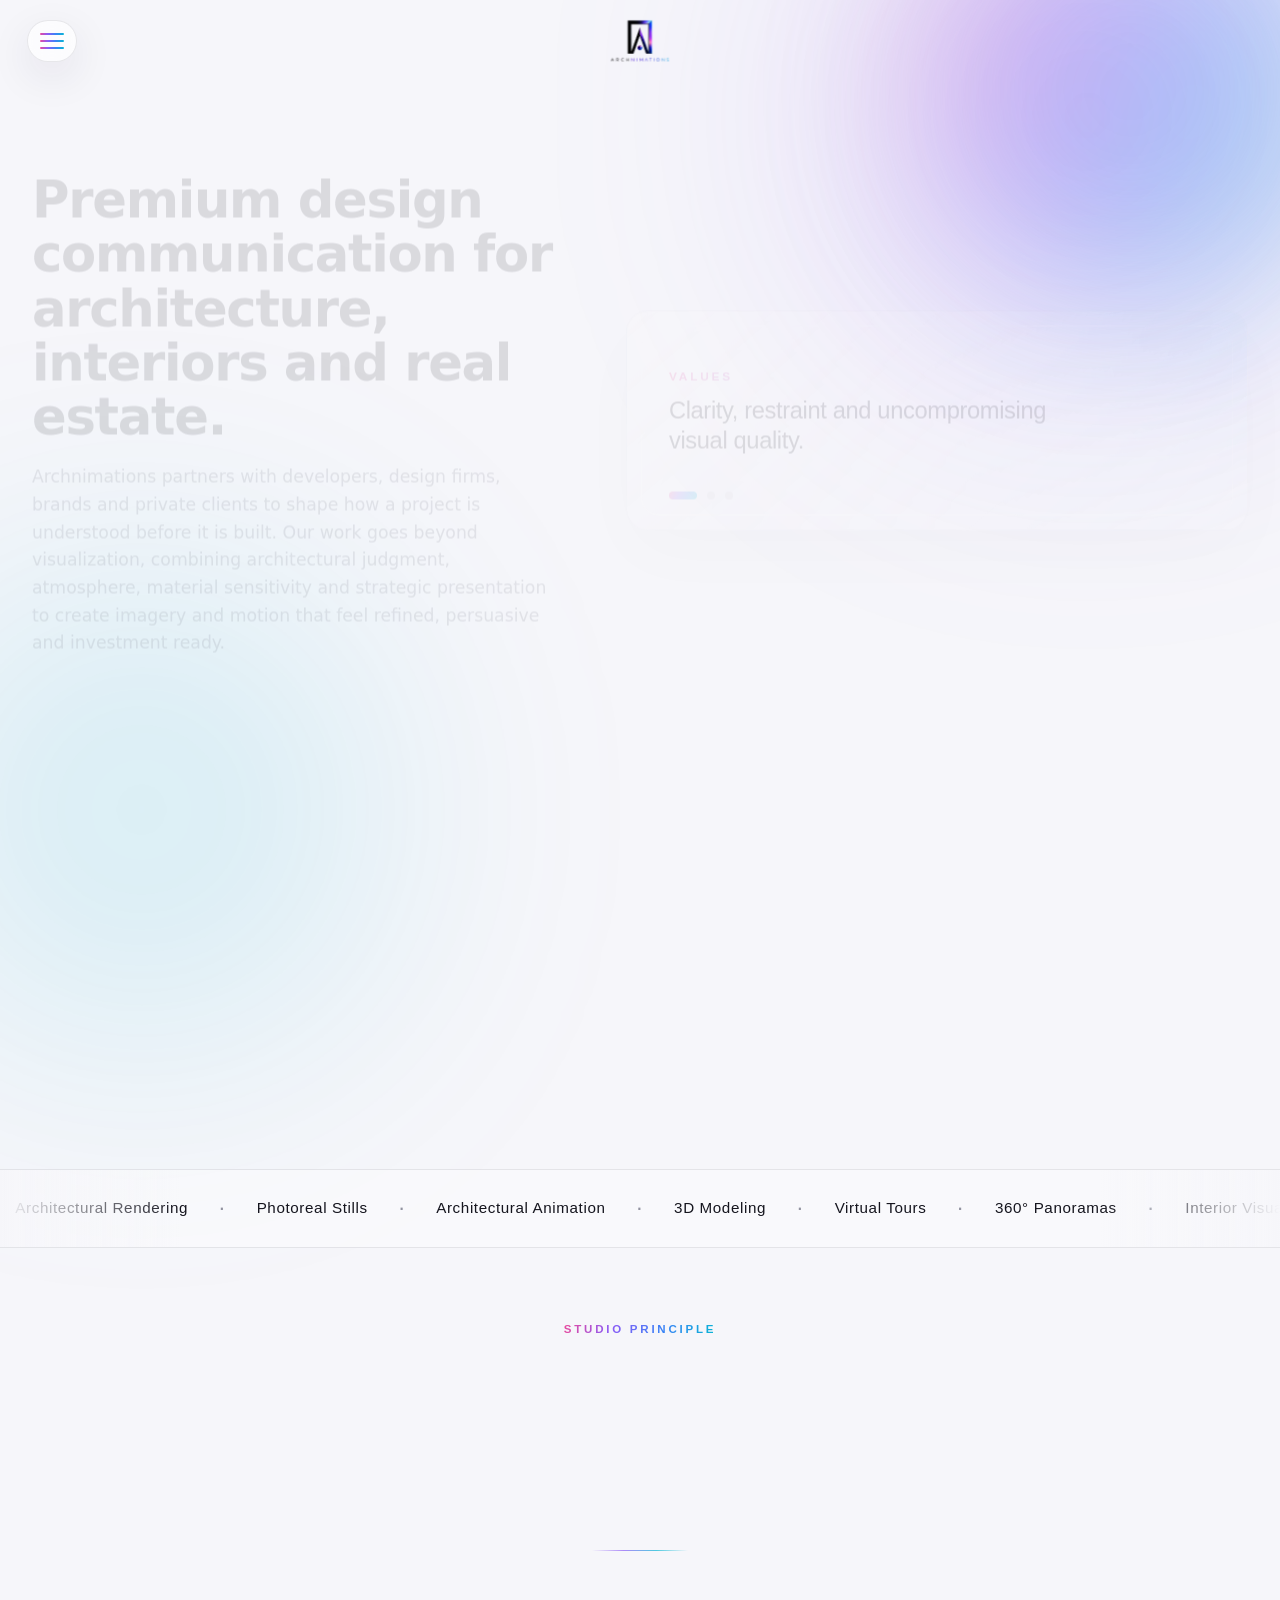
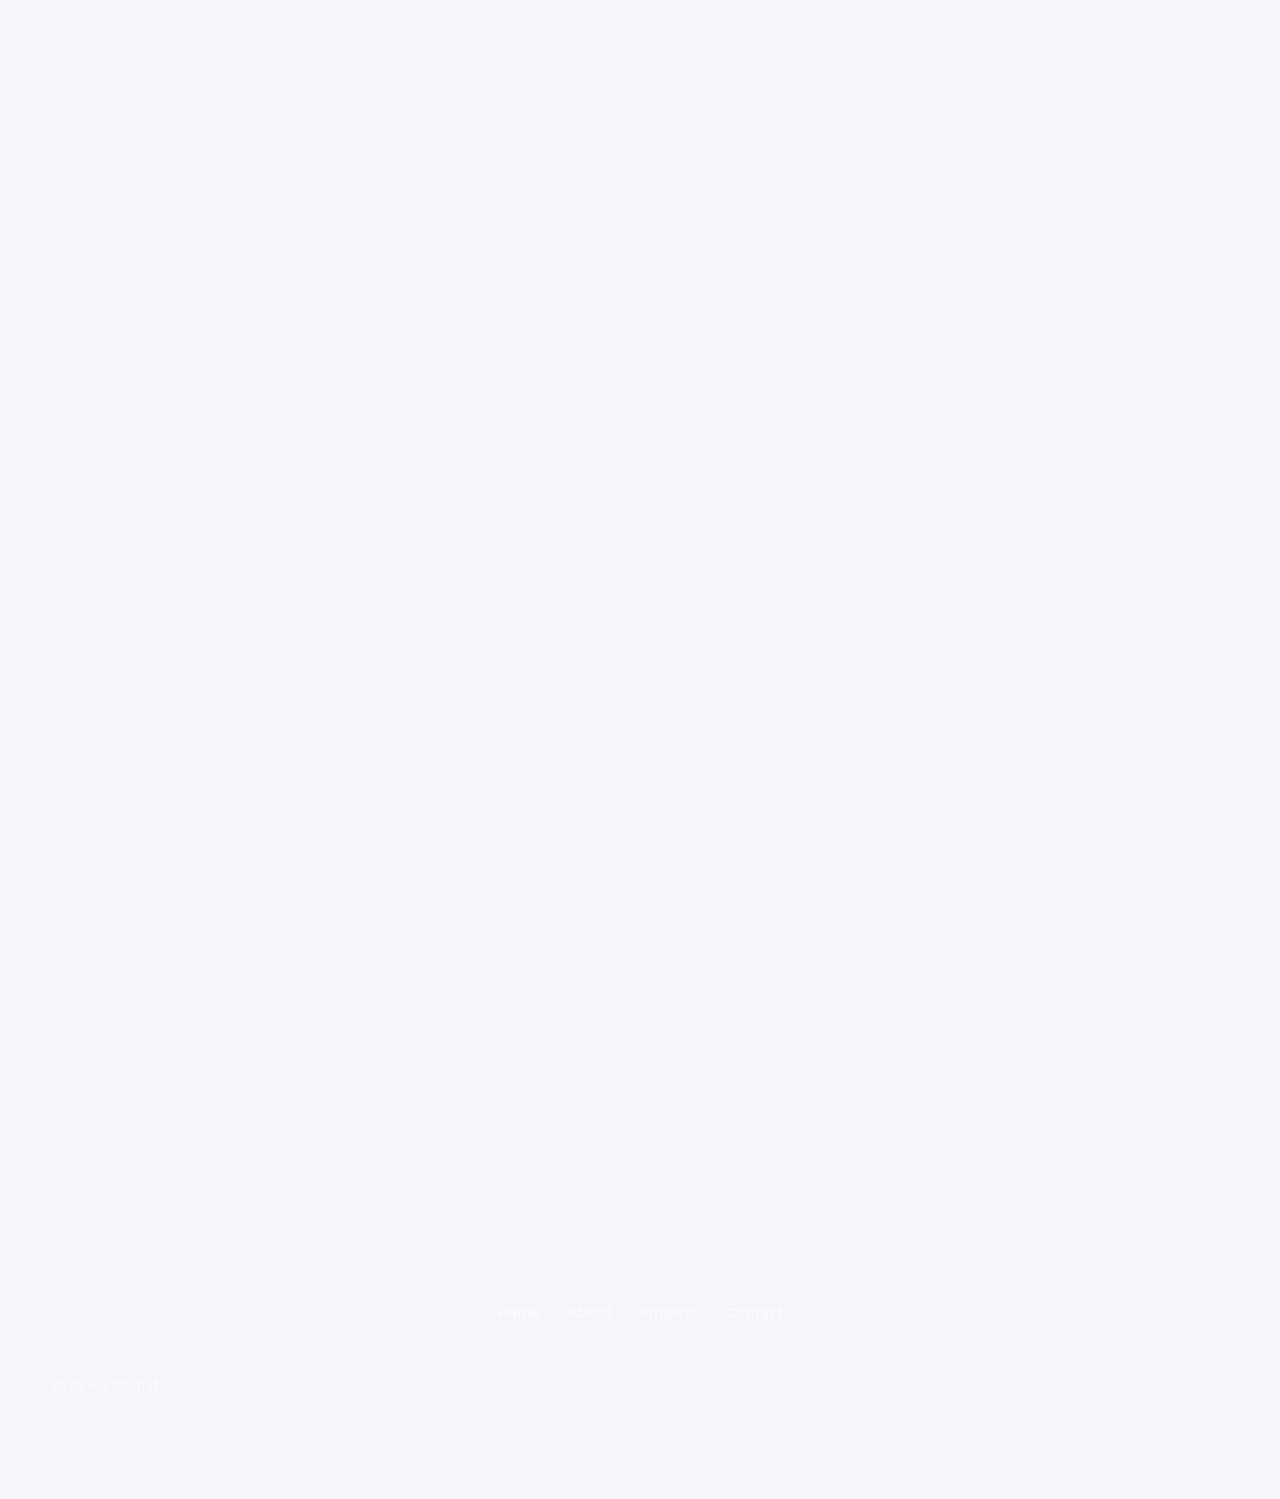
==== commit e5893aaf: "Recrop PINEHURST 8B bath-tile to show half the tile setter Pulled the original at full height and re" ====
--- a/about/index.html
+++ b/about/index.html
@@ -17,7 +17,7 @@
 <link rel="icon" href="/favicon.ico" sizes="any">
 <link rel="icon" type="image/png" href="/assets/images/favicon.png">
 <link rel="apple-touch-icon" href="/assets/images/apple-touch-icon.png">
-<link rel="stylesheet" href="/assets/css/style.css?v=20260608h">
+<link rel="stylesheet" href="/assets/css/style.css?v=20260608i">
 </head>
 <body class="about-page">
 
@@ -198,6 +198,6 @@
   </div>
 </footer>
 
-<script src="/assets/js/main.js?v=20260608h"></script>
+<script src="/assets/js/main.js?v=20260608i"></script>
 </body>
 </html>
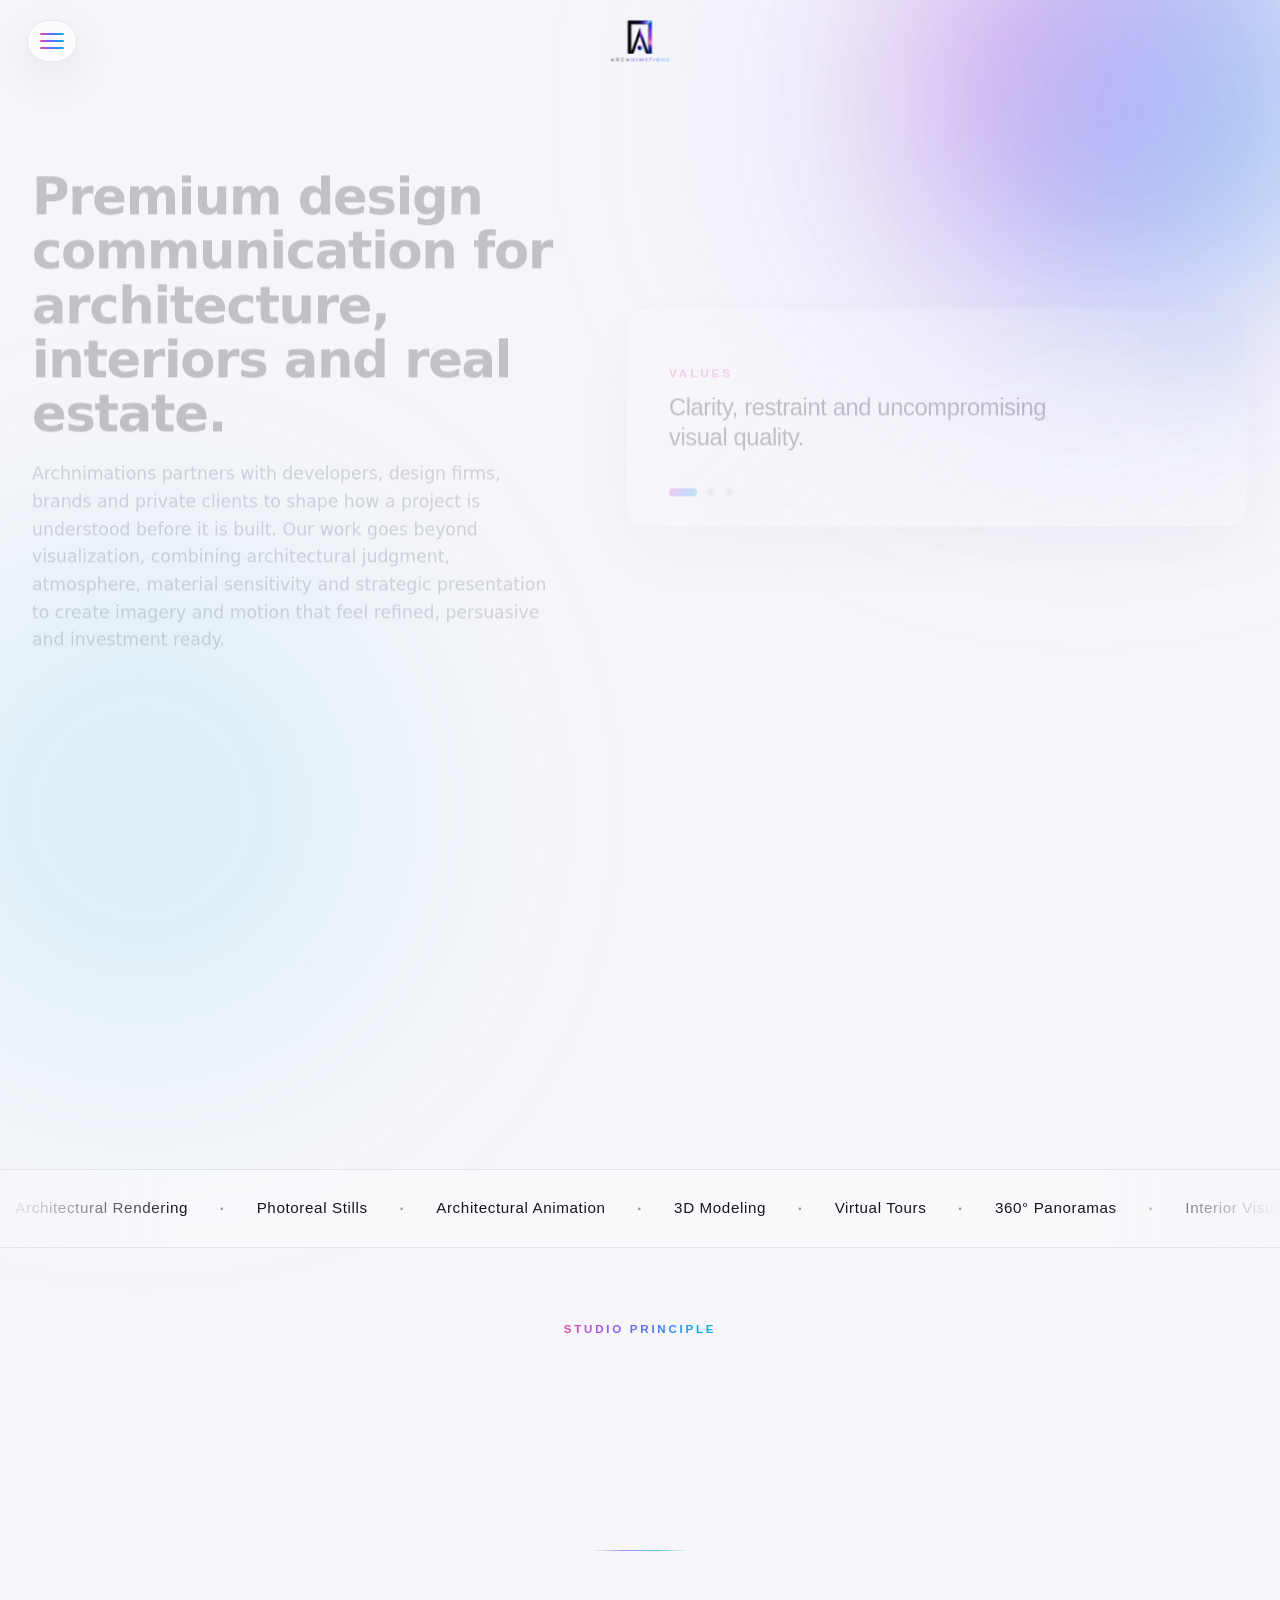
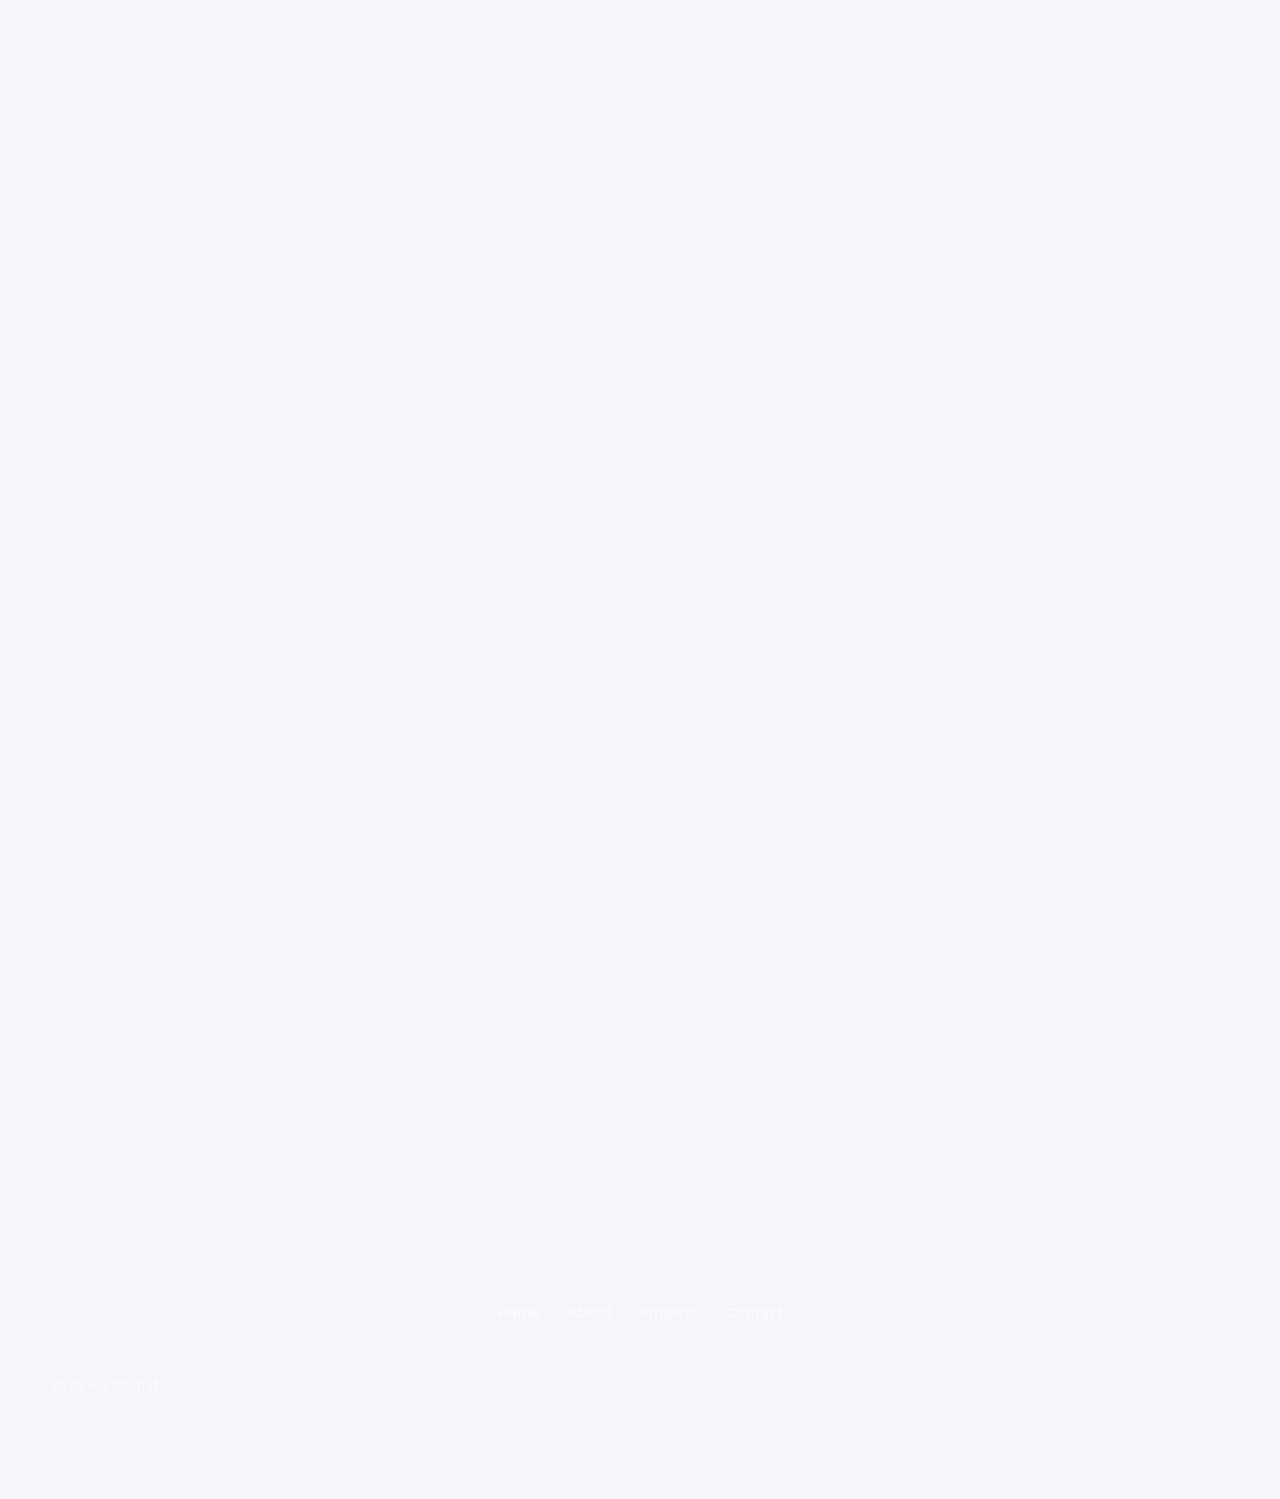
==== commit c28f0e53: "Regenerate PINEHURST 8B floor plan — color-coded zones, no text Per feedback: - Replaced the text-la" ====
--- a/about/index.html
+++ b/about/index.html
@@ -17,7 +17,7 @@
 <link rel="icon" href="/favicon.ico" sizes="any">
 <link rel="icon" type="image/png" href="/assets/images/favicon.png">
 <link rel="apple-touch-icon" href="/assets/images/apple-touch-icon.png">
-<link rel="stylesheet" href="/assets/css/style.css?v=20260608i">
+<link rel="stylesheet" href="/assets/css/style.css?v=20260608j">
 </head>
 <body class="about-page">
 
@@ -198,6 +198,6 @@
   </div>
 </footer>
 
-<script src="/assets/js/main.js?v=20260608i"></script>
+<script src="/assets/js/main.js?v=20260608j"></script>
 </body>
 </html>
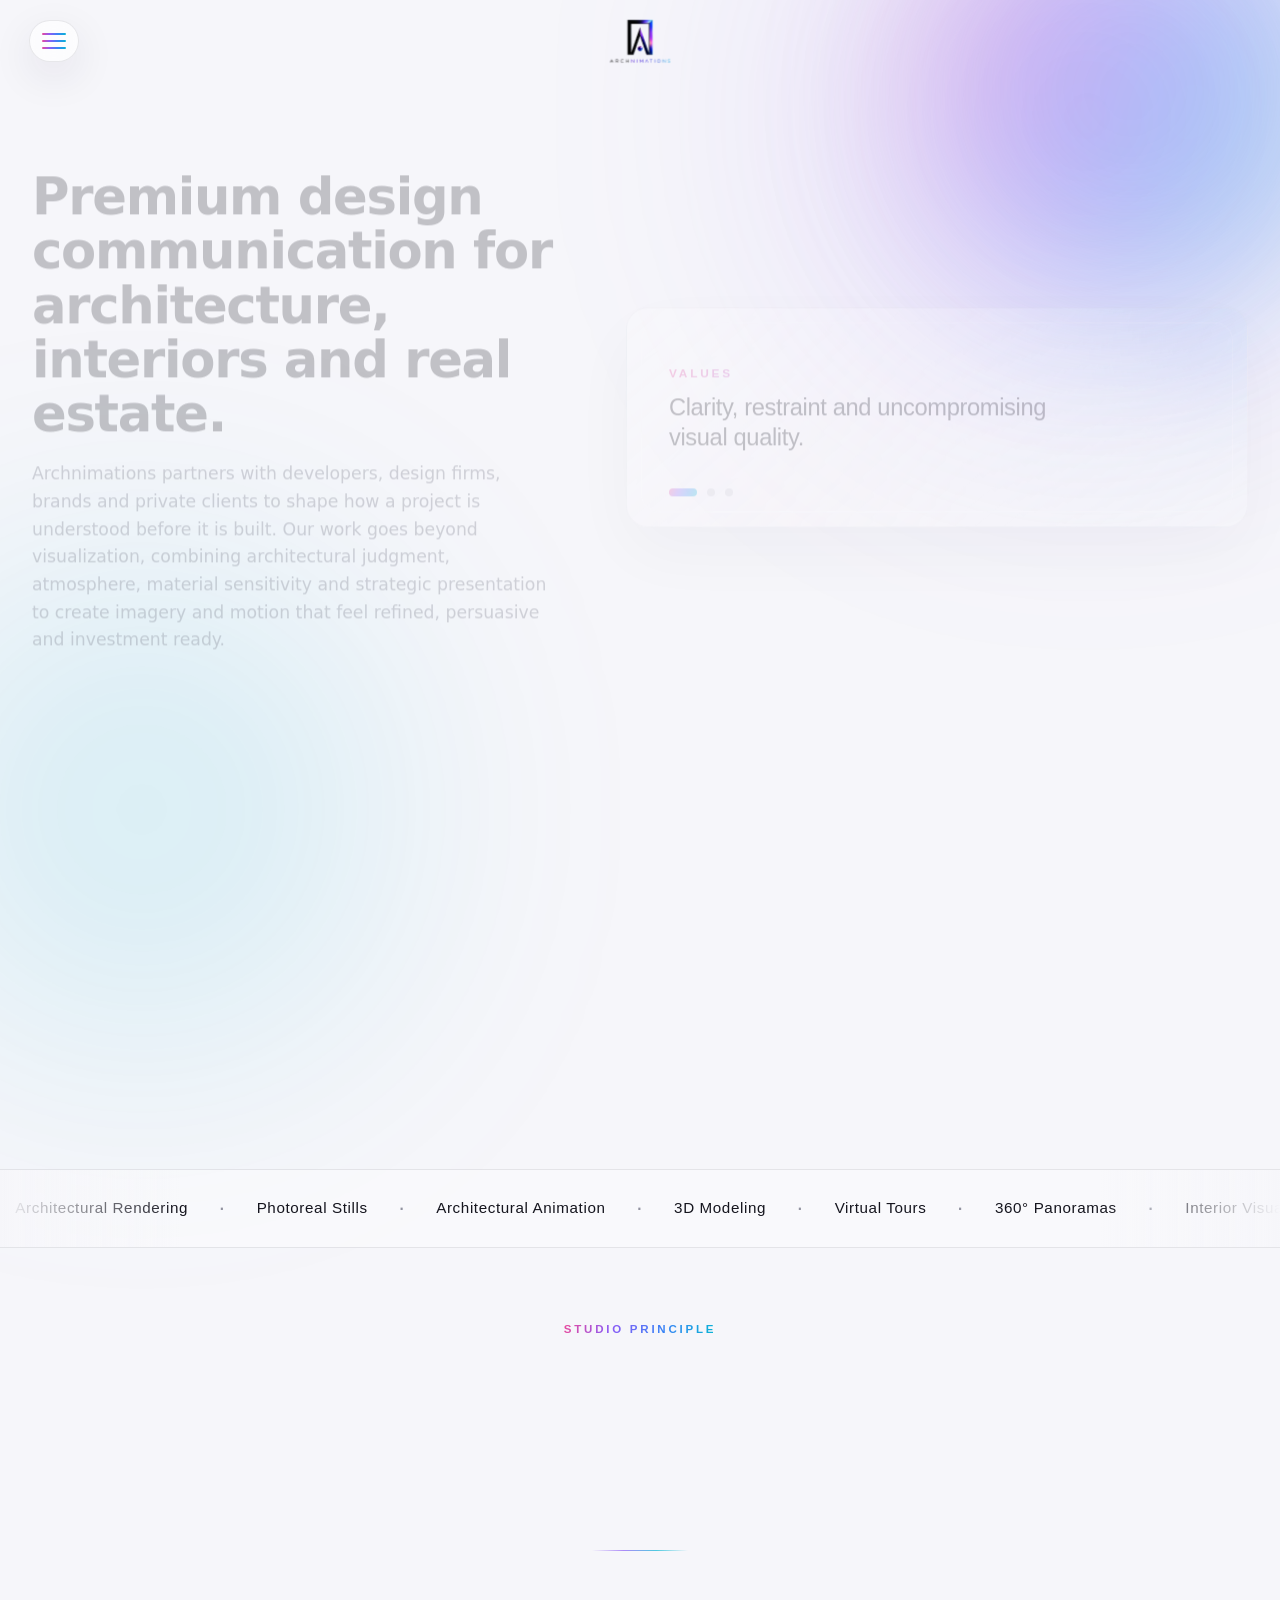
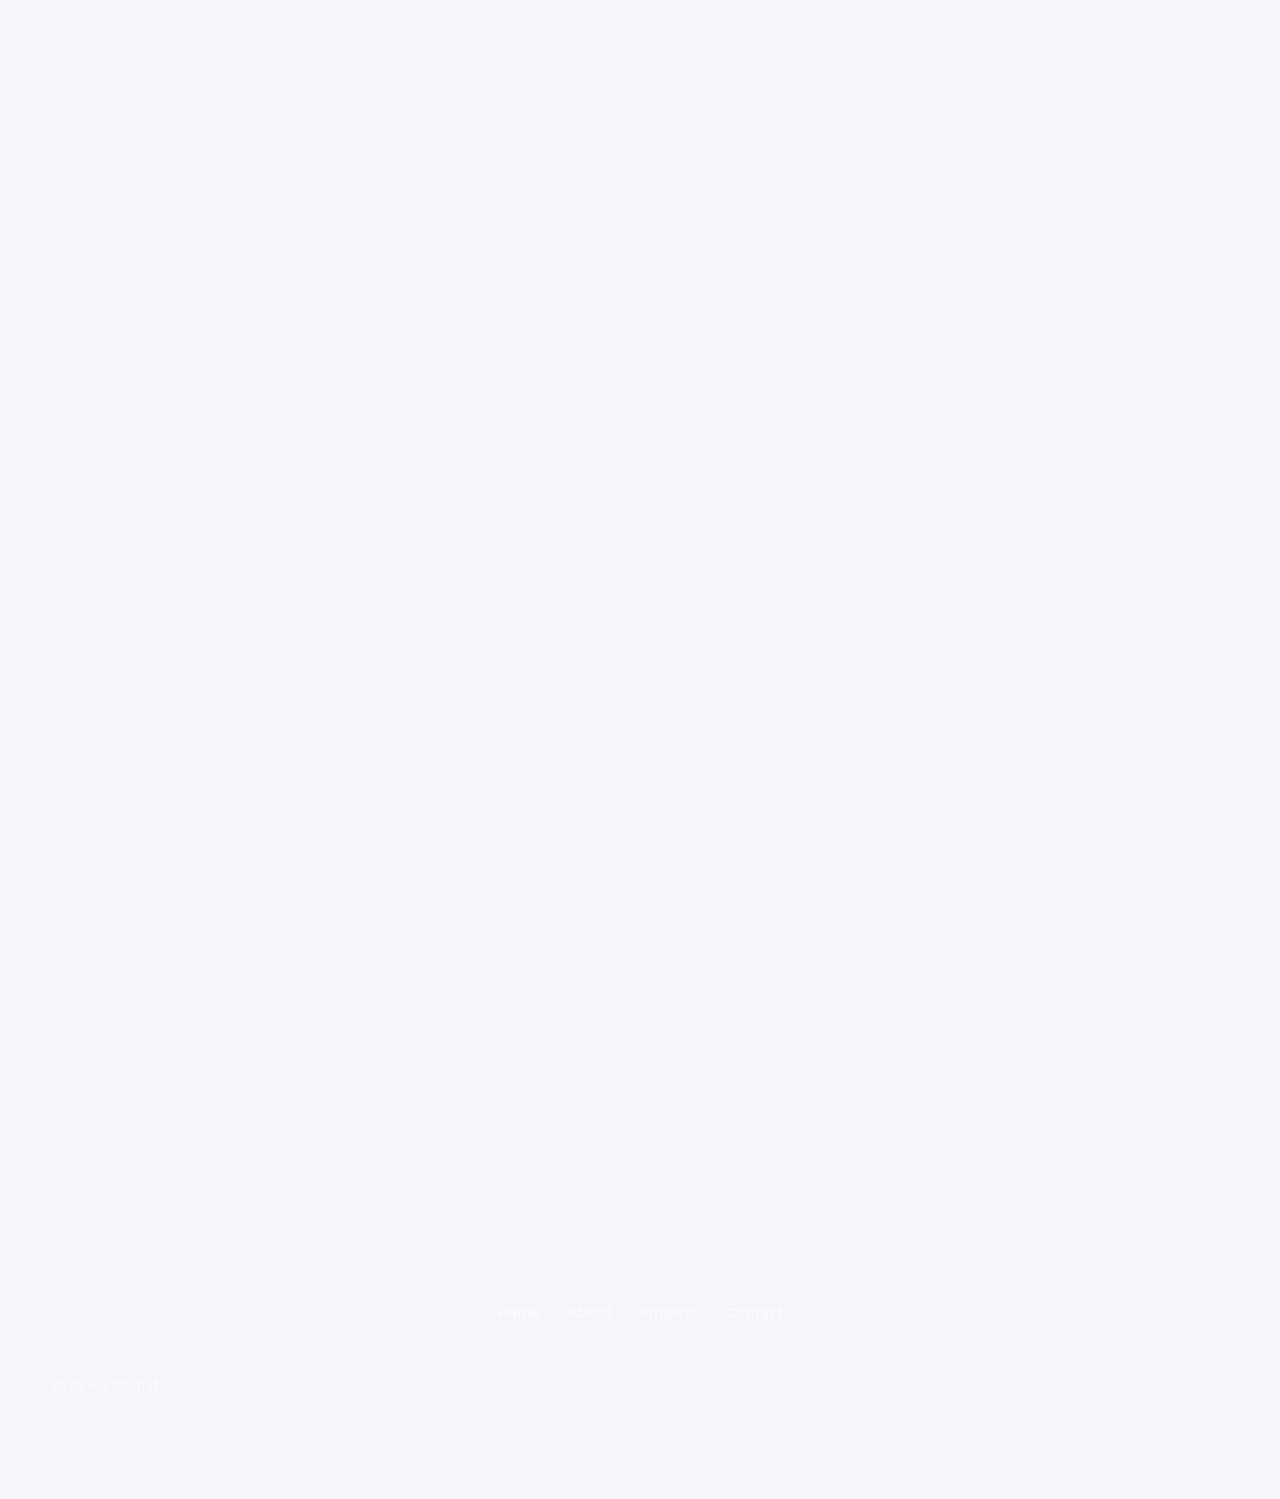
==== commit 08a22ffd: "Regenerate PINEHURST 8B master bath shot to match the new plan Replaced the bath-tile image with a n" ====
--- a/about/index.html
+++ b/about/index.html
@@ -17,7 +17,7 @@
 <link rel="icon" href="/favicon.ico" sizes="any">
 <link rel="icon" type="image/png" href="/assets/images/favicon.png">
 <link rel="apple-touch-icon" href="/assets/images/apple-touch-icon.png">
-<link rel="stylesheet" href="/assets/css/style.css?v=20260608j">
+<link rel="stylesheet" href="/assets/css/style.css?v=20260608k">
 </head>
 <body class="about-page">
 
@@ -198,6 +198,6 @@
   </div>
 </footer>
 
-<script src="/assets/js/main.js?v=20260608j"></script>
+<script src="/assets/js/main.js?v=20260608k"></script>
 </body>
 </html>
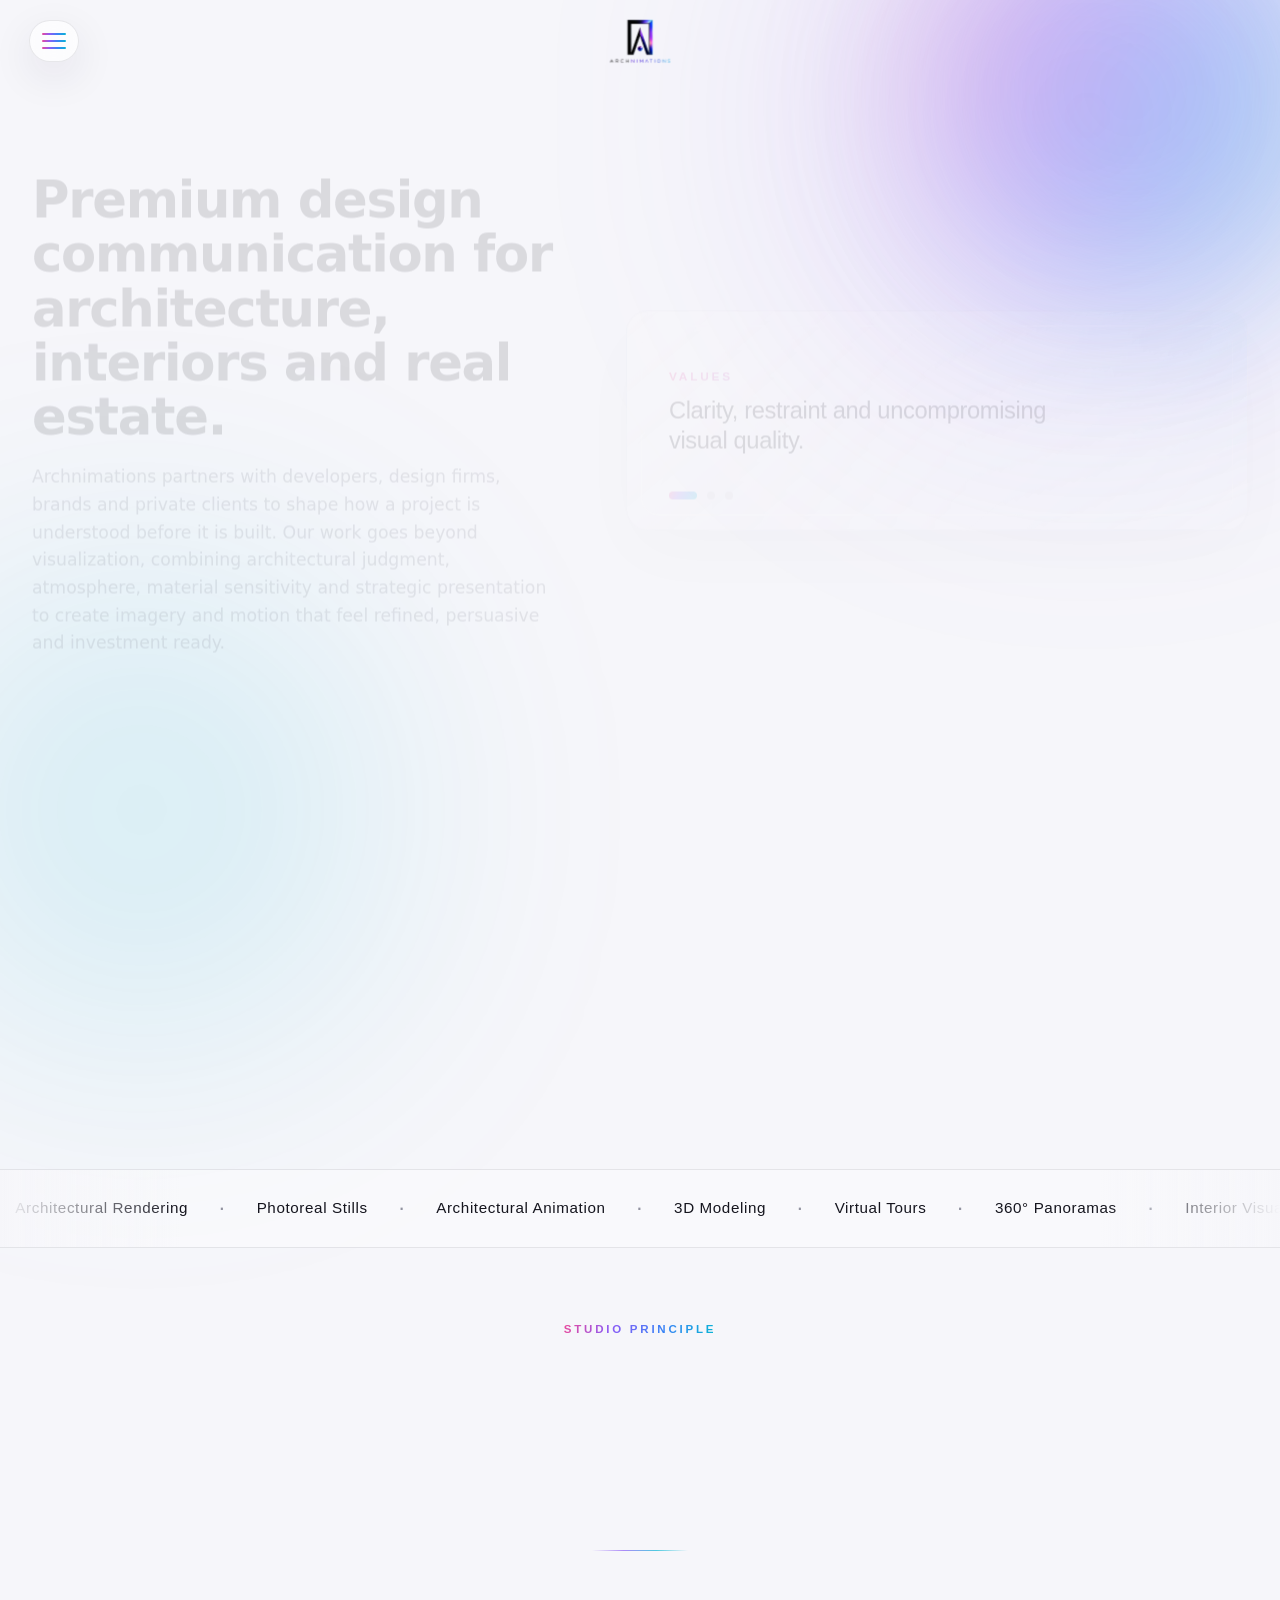
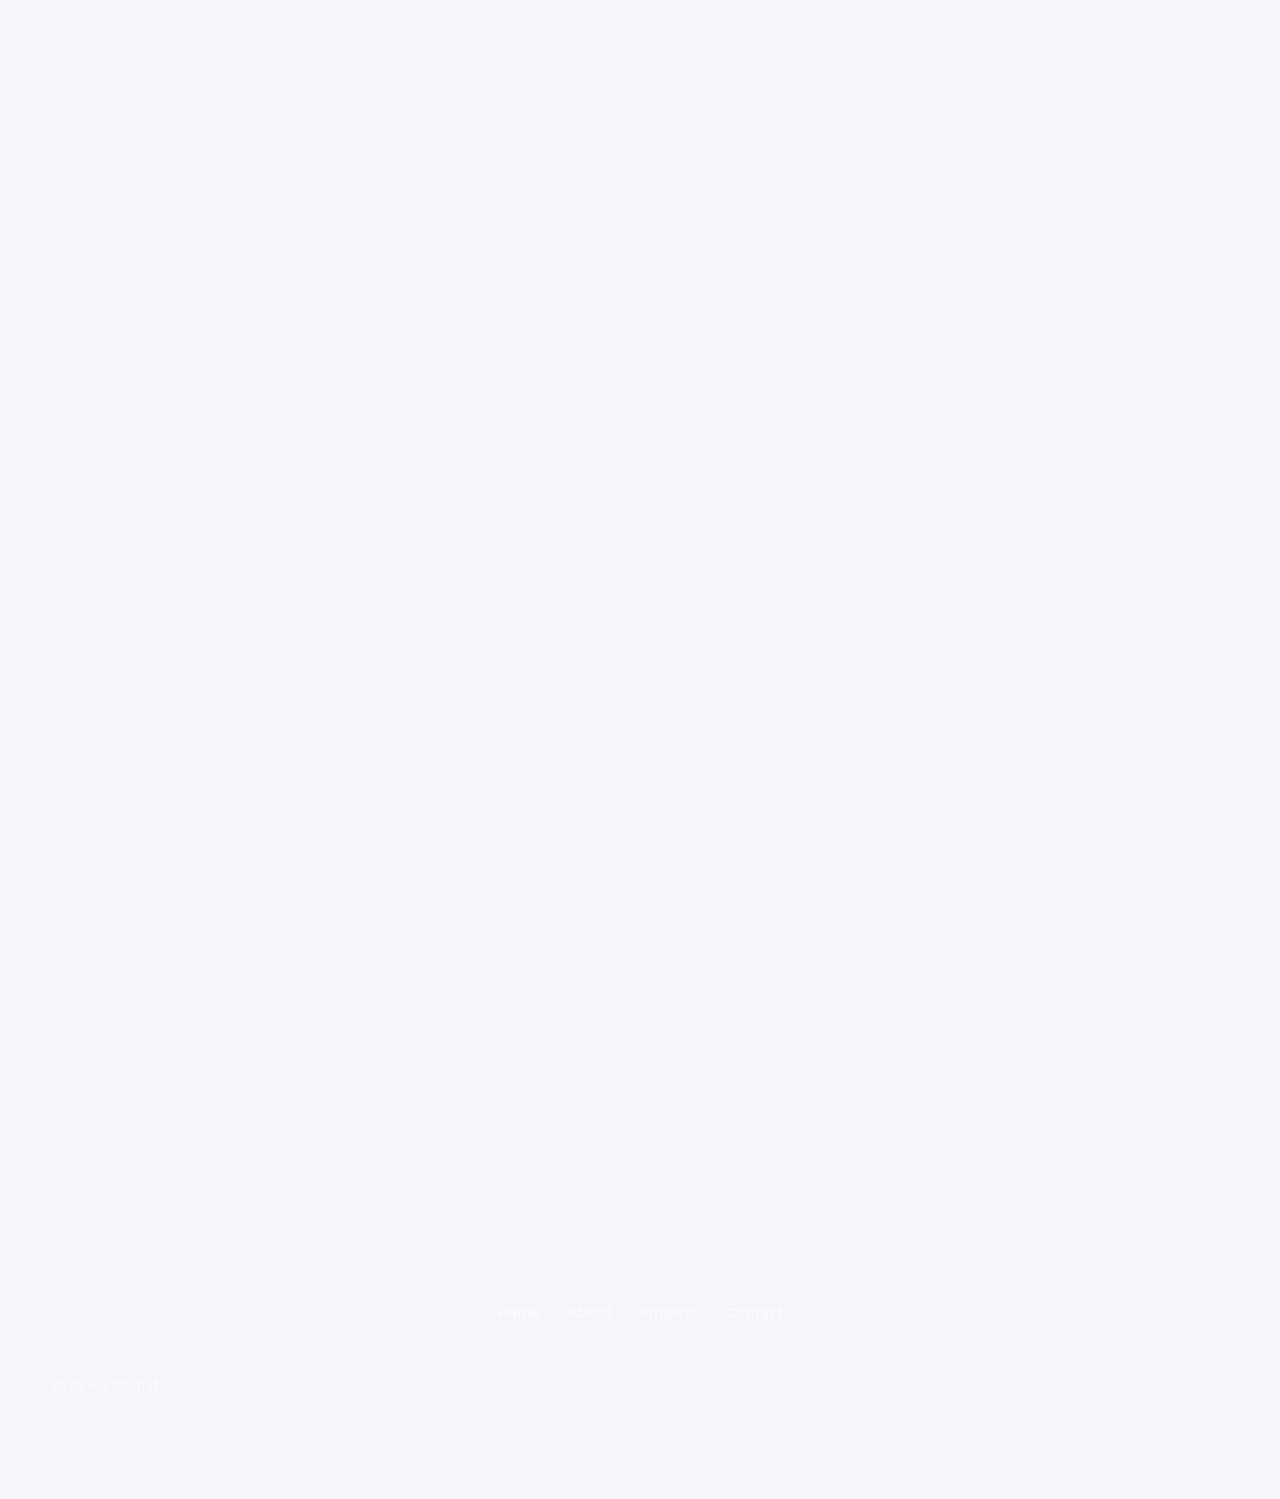
==== commit df5754a3: "Regenerate PINEHURST 8B plan v5 — new layout Layout per latest feedback: - Library zone eliminated a" ====
--- a/about/index.html
+++ b/about/index.html
@@ -17,7 +17,7 @@
 <link rel="icon" href="/favicon.ico" sizes="any">
 <link rel="icon" type="image/png" href="/assets/images/favicon.png">
 <link rel="apple-touch-icon" href="/assets/images/apple-touch-icon.png">
-<link rel="stylesheet" href="/assets/css/style.css?v=20260608k">
+<link rel="stylesheet" href="/assets/css/style.css?v=20260608m">
 </head>
 <body class="about-page">
 
@@ -198,6 +198,6 @@
   </div>
 </footer>
 
-<script src="/assets/js/main.js?v=20260608k"></script>
+<script src="/assets/js/main.js?v=20260608m"></script>
 </body>
 </html>
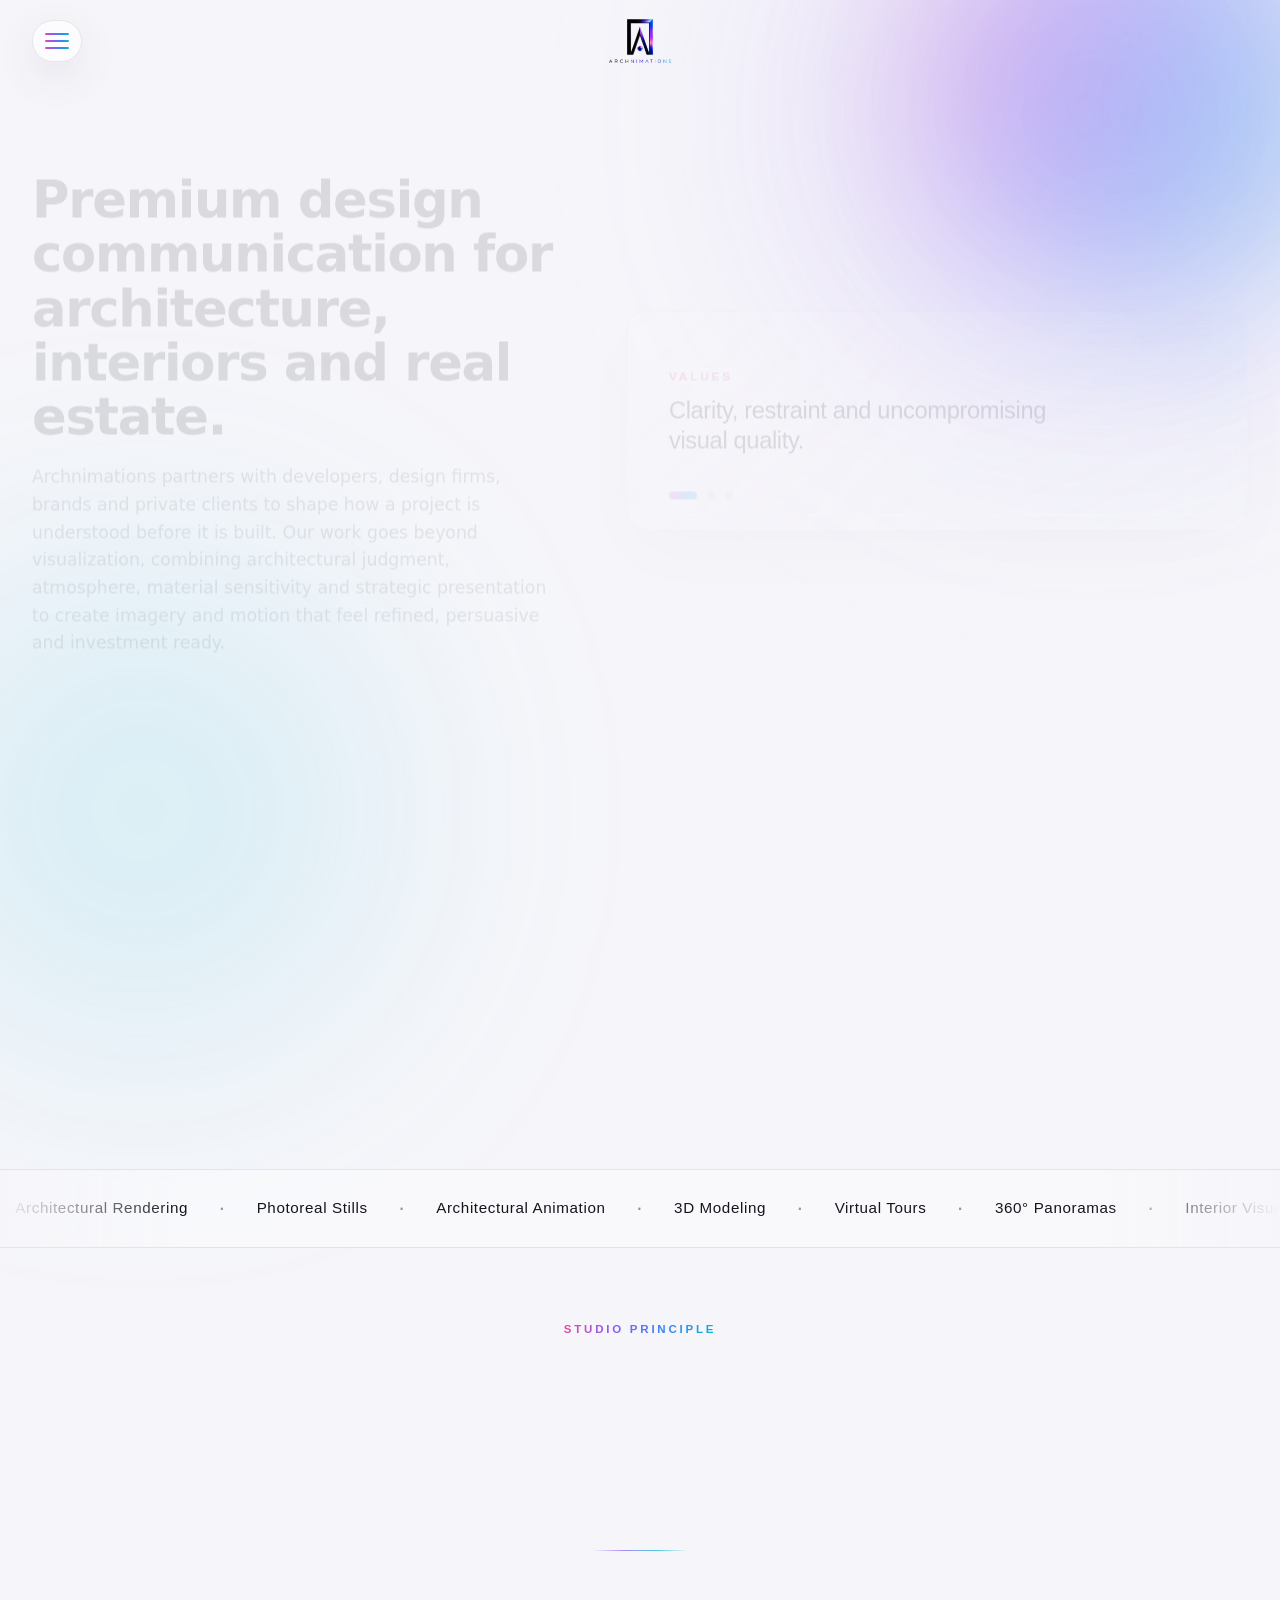
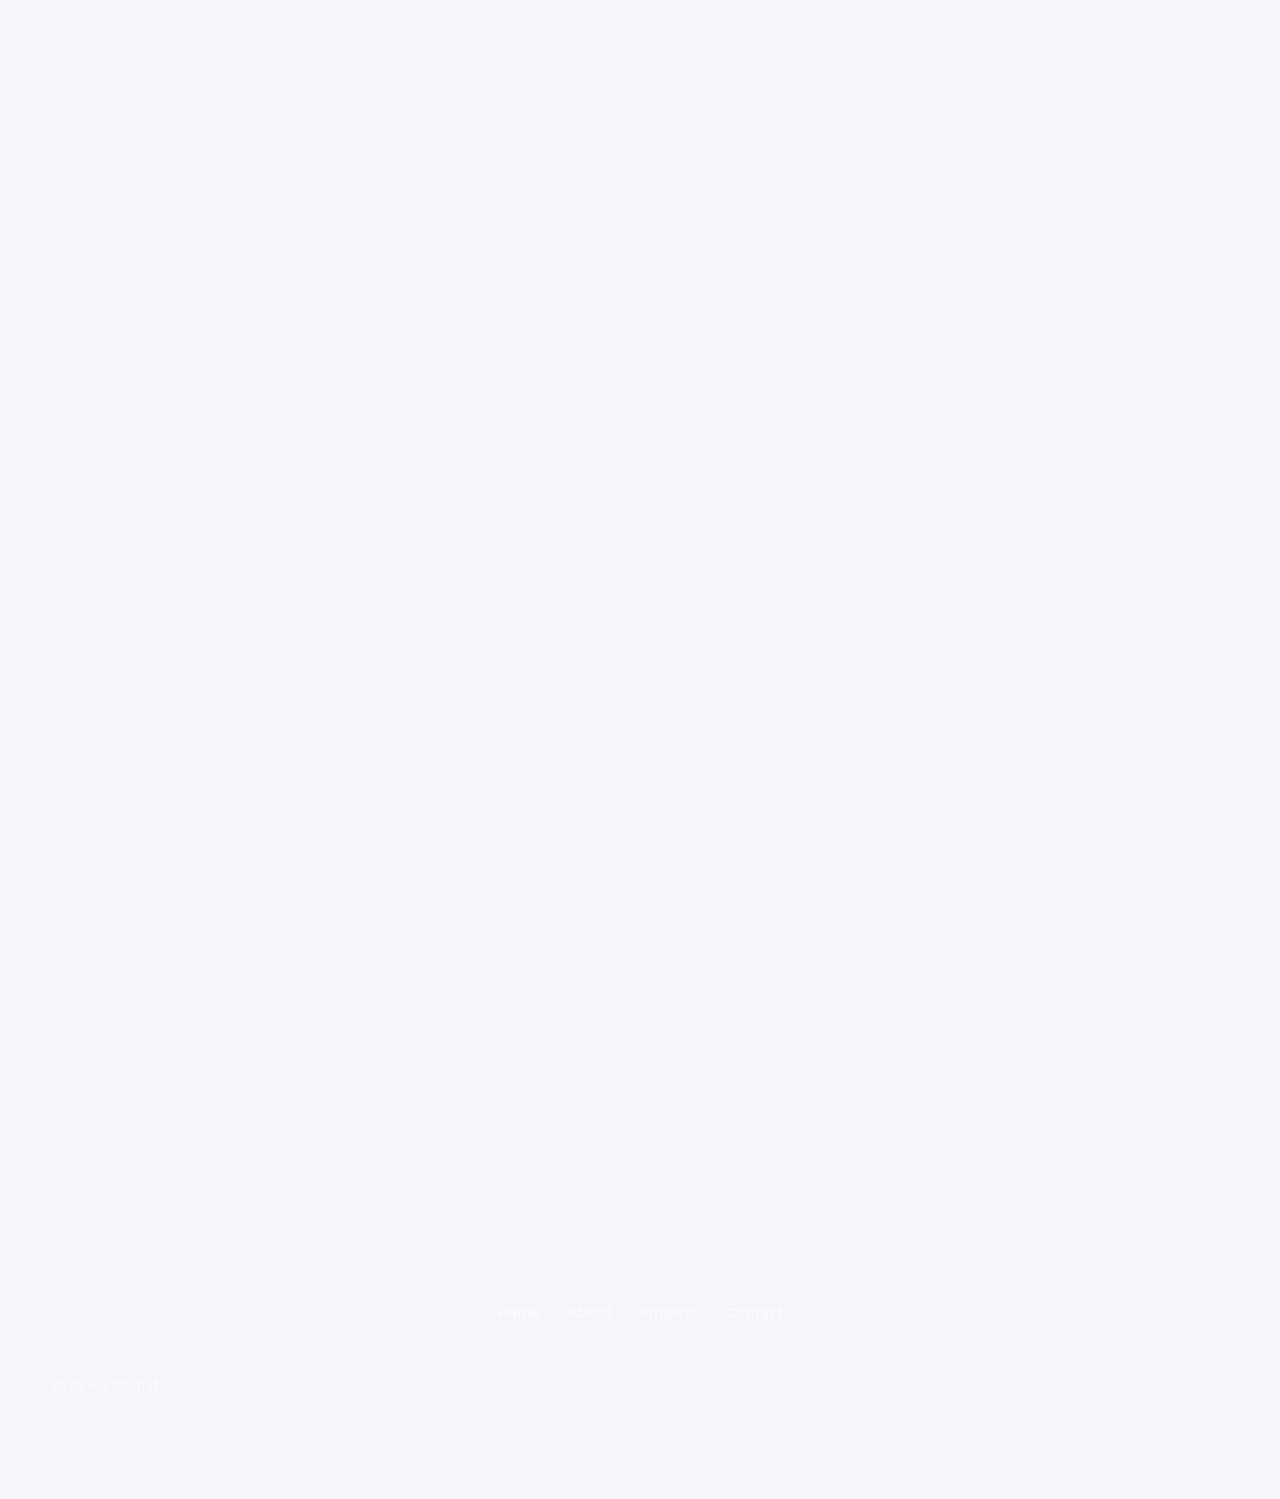
==== commit 5a88a050: "Remove the floor plan from PINEHURST 8B Nano Banana kept reintroducing room labels and adding compas" ====
--- a/about/index.html
+++ b/about/index.html
@@ -17,7 +17,7 @@
 <link rel="icon" href="/favicon.ico" sizes="any">
 <link rel="icon" type="image/png" href="/assets/images/favicon.png">
 <link rel="apple-touch-icon" href="/assets/images/apple-touch-icon.png">
-<link rel="stylesheet" href="/assets/css/style.css?v=20260608m">
+<link rel="stylesheet" href="/assets/css/style.css?v=20260608n">
 </head>
 <body class="about-page">
 
@@ -198,6 +198,6 @@
   </div>
 </footer>
 
-<script src="/assets/js/main.js?v=20260608m"></script>
+<script src="/assets/js/main.js?v=20260608n"></script>
 </body>
 </html>
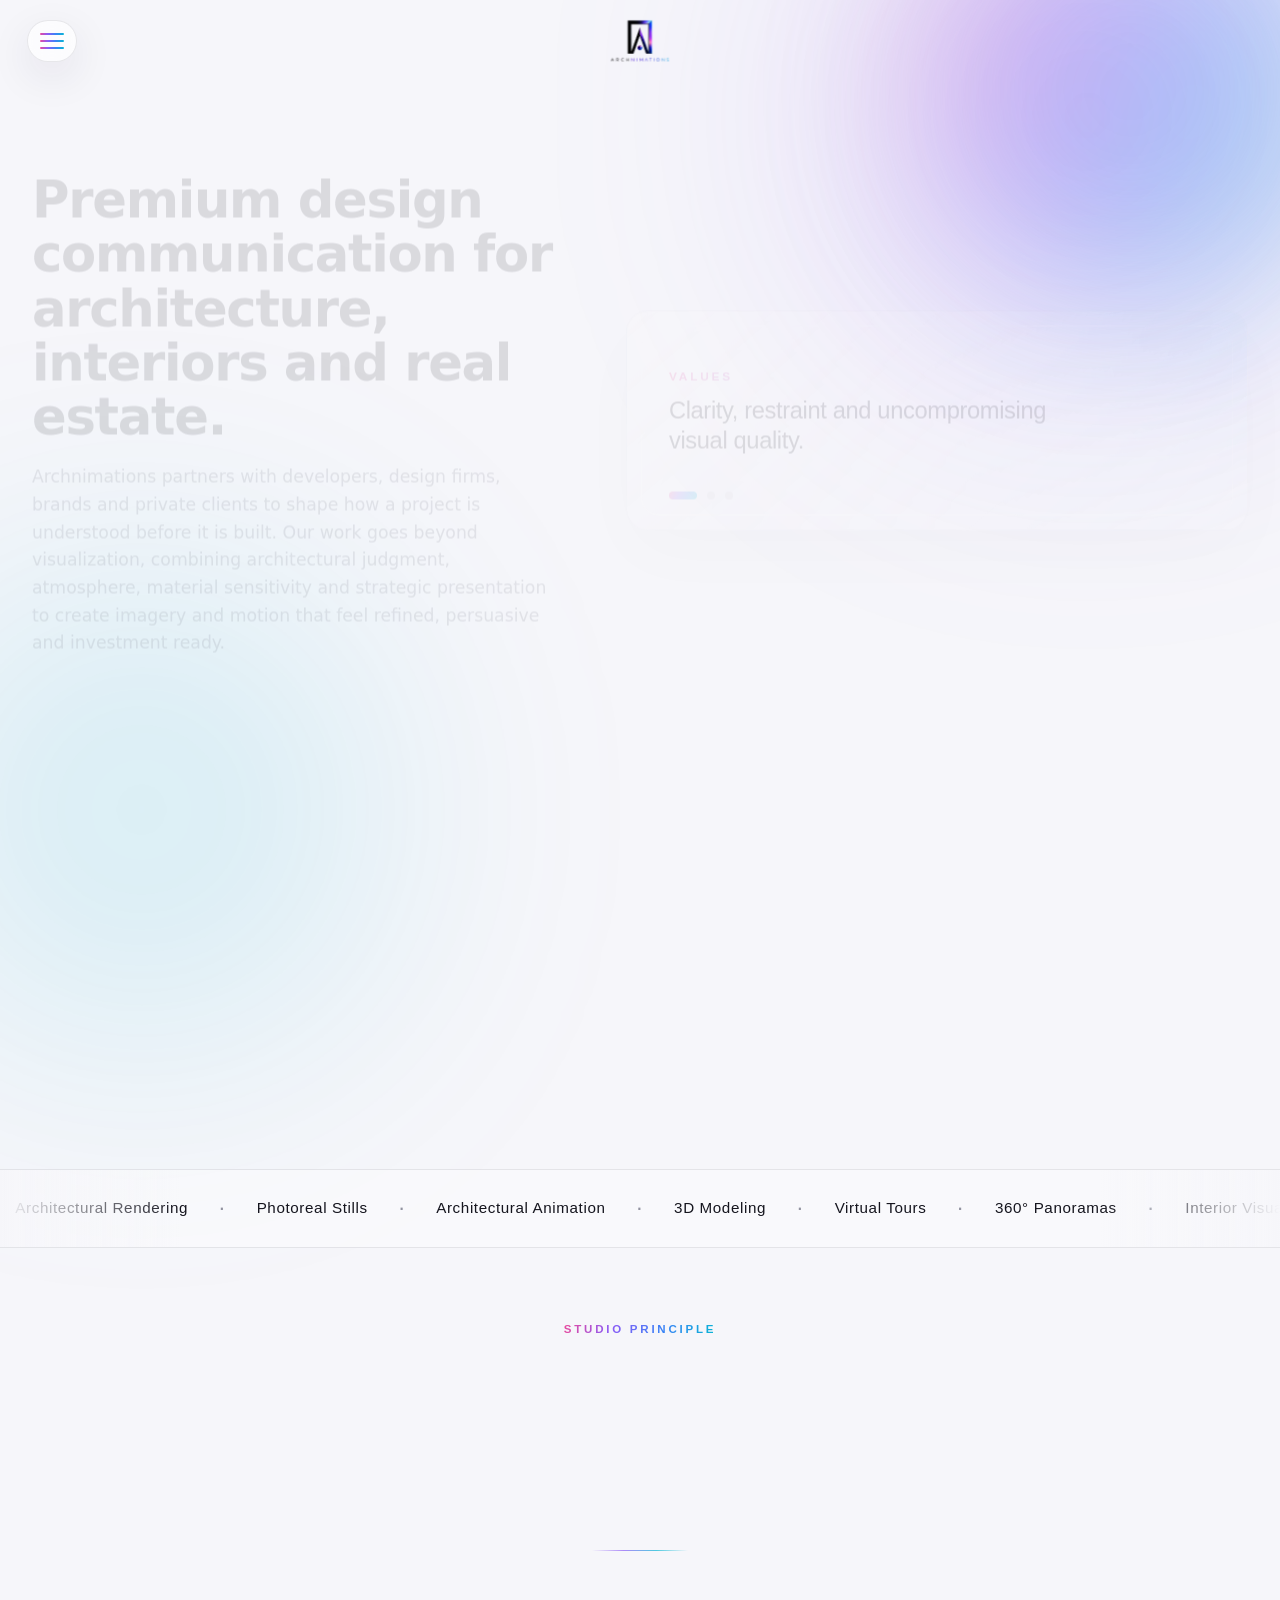
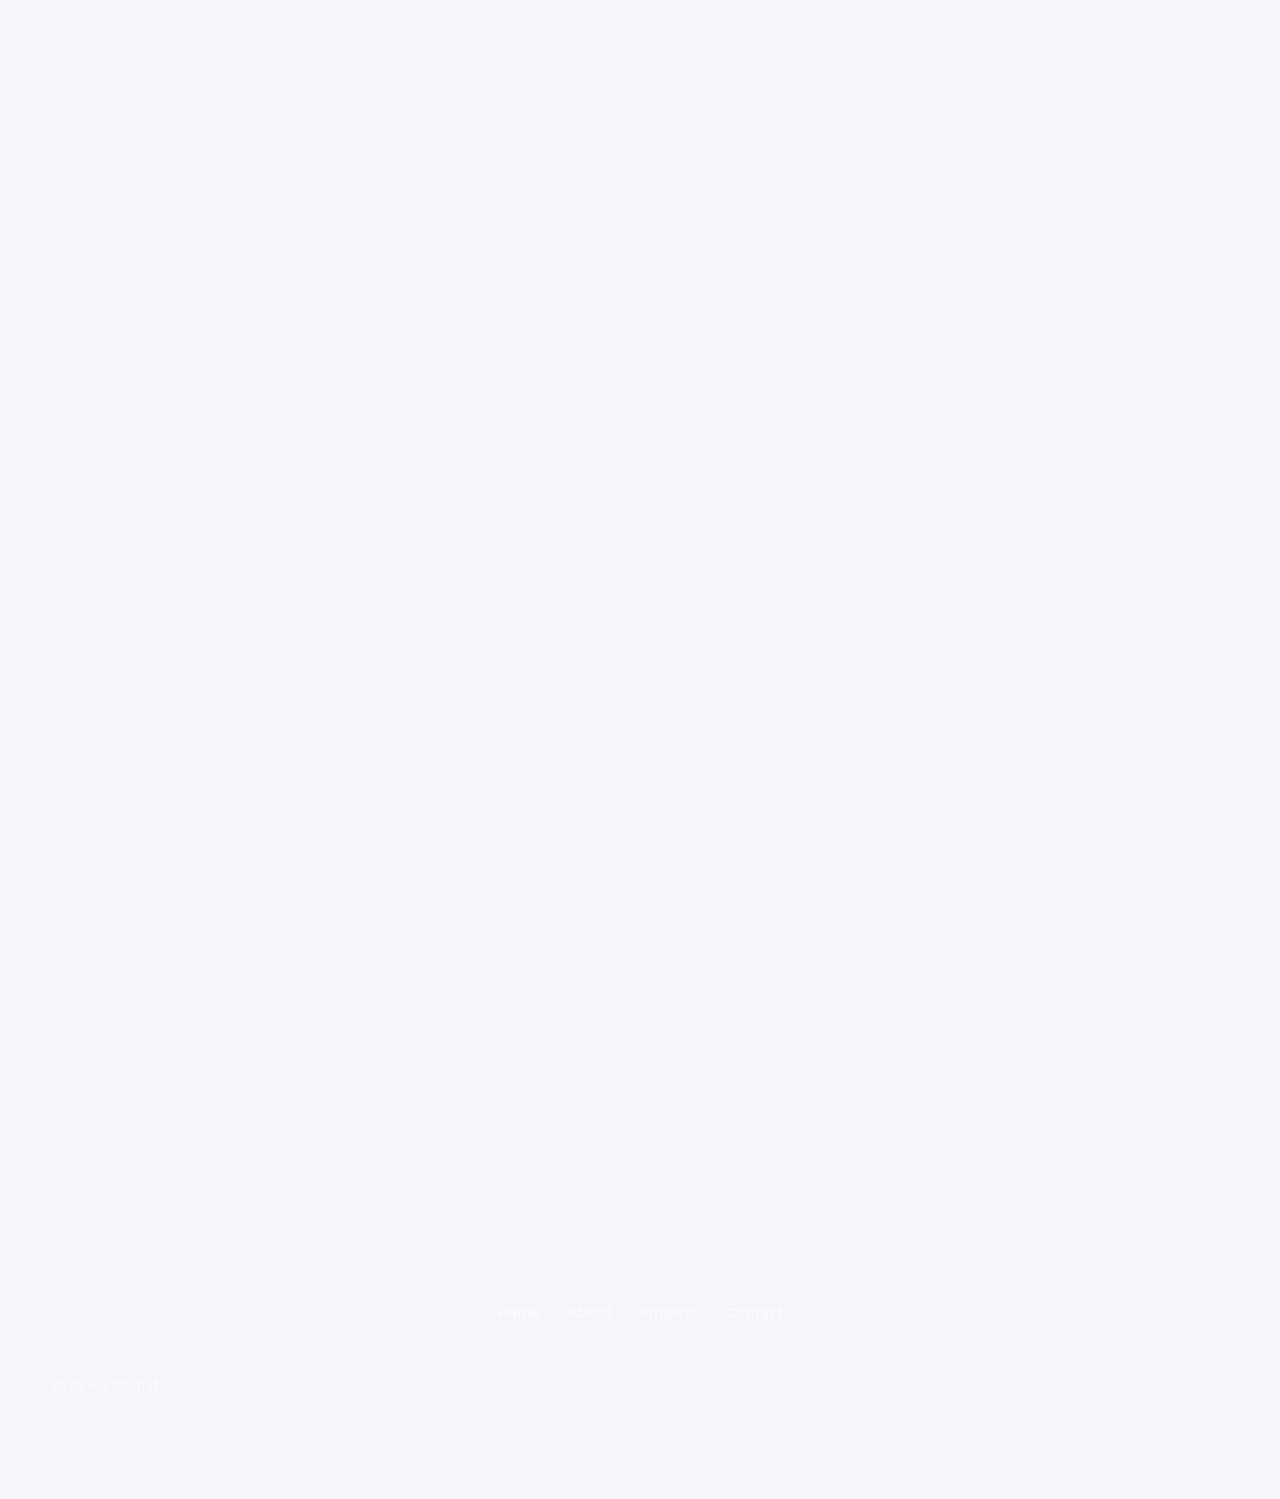
==== commit a4471982: "Mark Humeniks Building as Completed 2022 Updated the Humeniks Building card's meta strip from "Multi" ====
--- a/about/index.html
+++ b/about/index.html
@@ -17,7 +17,7 @@
 <link rel="icon" href="/favicon.ico" sizes="any">
 <link rel="icon" type="image/png" href="/assets/images/favicon.png">
 <link rel="apple-touch-icon" href="/assets/images/apple-touch-icon.png">
-<link rel="stylesheet" href="/assets/css/style.css?v=20260608n">
+<link rel="stylesheet" href="/assets/css/style.css?v=20260609">
 </head>
 <body class="about-page">
 
@@ -198,6 +198,6 @@
   </div>
 </footer>
 
-<script src="/assets/js/main.js?v=20260608n"></script>
+<script src="/assets/js/main.js?v=20260609"></script>
 </body>
 </html>
